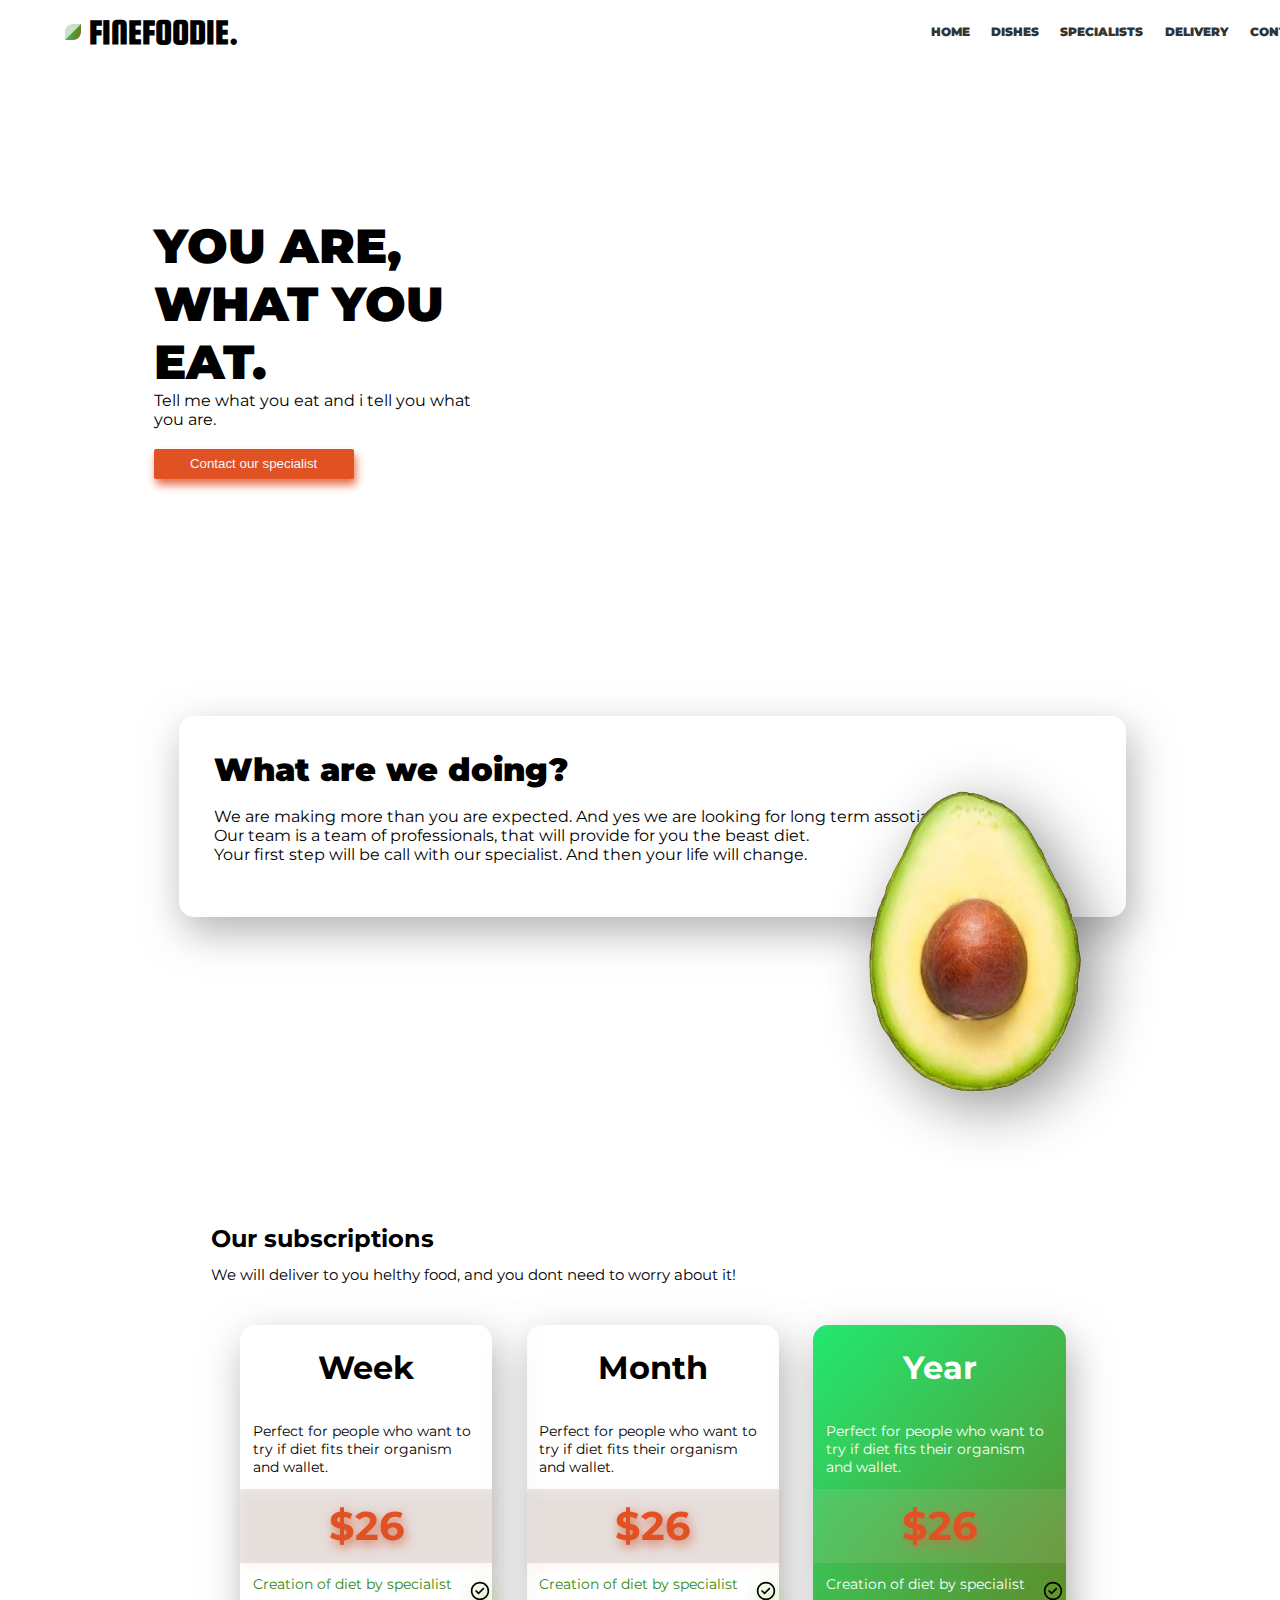
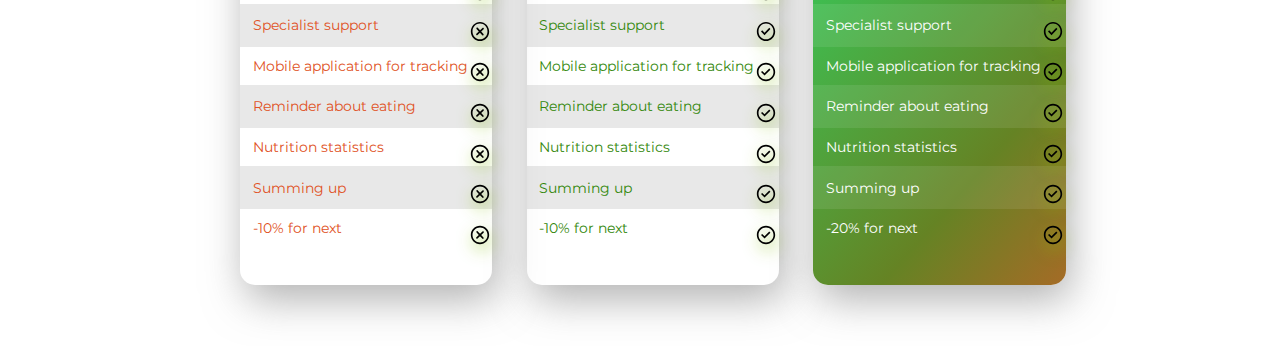
==== index.html @ 736f92b3 "update" ====
<!DOCTYPE html>
<html lang="en">
<head>
    <meta charset="UTF-8">
    <meta name="viewport" content="width=device-width, initial-scale=1.0">
    <title>Amplifoodie</title>
    <link href='https://fonts.googleapis.com/css?family=Squada One' rel='stylesheet'>
    <link href='https://fonts.googleapis.com/css?family=Montserrat' rel='stylesheet'>
    <link rel="stylesheet" href="./index.css">
</head>
<body>
    <header>
        <section class="head">
            <div class="logo">
                <img src="./images/leaf.svg" alt="Logo">
                <h1>Finefoodie.</h1>
            </div>
            <nav class="menu">
                <a href="#">Home</a>
                <a href="#">Dishes</a>
                <a href="#">Specialists</a>
                <a href="#">Delivery</a>
                <a href="#">Contacts</a>
            </nav>
        </section>
        <section class="hero">
            <h2>You are, what you eat.</h2>
            <p>Tell me what you eat and i tell you what you are.</p>
            <button id="specialist">Contact our specialist</button>
        </section>
    </header>
    <main>
        <section class="info">
            <h3>What are we doing?</h3>
            <p>We are making more than you are expected. And yes we are looking for long term assotiation. <br>
            Our team is a team of professionals, that will provide for you the beast diet. <br>
            Your first step will be call with our specialist. And then your life will change.</p>
        </section>
        <img src="./images/hotpng.png" alt="avocado" class="avocado">
        <section class="subscription">
            <div class="desc">
                <h4>Our subscriptions</h4>
                <p>We will deliver to you helthy food, and you dont need to worry about it!</p>
            </div>
            <div class="plans">
                <div class="week">
                    <h3>Week</h3>
                    <p>Perfect for people who want to try if diet fits their organism and wallet.</p>
                    <p class="darker num">$26</p>
                    <p class="none green">Creation of diet by specialist</p>
                    <img src="./images/check.svg" alt="checkmark">
                    <p class="darker red">Specialist support</p>
                    <img src="./images/close.svg" alt="checkmark">
                    <p class="none red">Mobile application for tracking</p>
                    <img src="./images/close.svg" alt="checkmark">
                    <p class="darker red">Reminder about eating</p>
                    <img src="./images/close.svg" alt="checkmark">
                    <p class="none red">Nutrition statistics</p>
                    <img src="./images/close.svg" alt="checkmark">
                    <p class="darker red">Summing up</p>
                    <img src="./images/close.svg" alt="checkmark">
                    <p class="none red">-10% for next</p>
                    <img src="./images/close.svg" alt="checkmark">
                </div>
                <div class="month">
                    <h3>Month</h3>
                    <p>Perfect for people who want to try if diet fits their organism and wallet.</p>
                    <p class="darker num">$26</p>
                    <p class="none green">Creation of diet by specialist</p>
                    <img src="./images/check.svg" alt="checkmark">
                    <p class="darker green">Specialist support</p>
                    <img src="./images/check.svg" alt="checkmark">
                    <p class="none green">Mobile application for tracking</p>
                    <img src="./images/check.svg" alt="checkmark">
                    <p class="darker green">Reminder about eating</p>
                    <img src="./images/check.svg" alt="checkmark">
                    <p class="none green">Nutrition statistics</p>
                    <img src="./images/check.svg" alt="checkmark">
                    <p class="darker green">Summing up</p>
                    <img src="./images/check.svg" alt="checkmark">
                    <p class="none green">-10% for next</p>
                    <img src="./images/check.svg" alt="checkmark">
                </div>
                <div class="year">
                    <h3>Year</h3>
                    <p>Perfect for people who want to try if diet fits their organism and wallet.</p>
                    <p class="darker num">$26</p>
                    <p class="none">Creation of diet by specialist</p>
                    <img src="./images/check.svg" alt="checkmark">
                    <p class="darker">Specialist support</p>
                    <img src="./images/check.svg" alt="checkmark">
                    <p class="none">Mobile application for tracking</p>
                    <img src="./images/check.svg" alt="checkmark">
                    <p class="darker">Reminder about eating</p>
                    <img src="./images/check.svg" alt="checkmark">
                    <p class="none">Nutrition statistics</p>
                    <img src="./images/check.svg" alt="checkmark">
                    <p class="darker">Summing up</p>
                    <img src="./images/check.svg" alt="checkmark">
                    <p class="none">-20% for next</p>
                    <img src="./images/check.svg" alt="checkmark">
                </div>
            </div>
        </section>
    </main>
    <footer></footer>
</body>
</html>
---- index.css ----
*{
    margin: 0;
    padding: 0;
}
body{
    overflow-x: hidden;
    font-family: 'Montserrat';
}
.head,.menu,.hero{
    display: flex;
    justify-content: space-evenly;
}
.head{
    align-items: center;
    text-transform: uppercase;
    padding: 1%;
}
.logo{
    display: flex;
    font-family: 'Squada One' !important;
    font-size: 18px;
    margin-right: 50%;
}
.logo img{
    padding-right: 5%;
}
.menu a{
    text-decoration: none;
    color: #333;
    font-size: 12px;
    margin-left: 7%;
    font-weight: 900;
}
.hero{
    flex-direction: column;
    align-items: start;
    padding: 12%;
}
.hero h2{
    font-size: 48px;
    font-weight: 950;
    width: 400px;
    text-transform: uppercase;
}
.hero p{
    font-size: 16px;
    width: 33%;
}
.hero button{
    display: flex;
    justify-content: center;
    align-items: center;
    width: 200px;
    height: 30px;
    margin: 2% 0 ;
    border-radius: 2px;
    background-color: #E05124;
    box-shadow: 2px 6px 8px #e05024cf;
    color: aliceblue;
    border-style: none;
}
.info, .subscription{
    display: flex;
    flex-direction: column;
    align-items: start;
    margin: 5% 0 0 14%;
    padding: 2%;
    width: 70%;
}
.info{
    height: 150px;
    border-radius: 15px;
    box-shadow: 5px 15px 40px #929292b1;
}
.avocado{
    margin-left: 66%;
    margin-top:-12%;
    filter: drop-shadow(15px 15px 30px rgba(0, 0, 0, 0.421));
}
.info h3{
    font-size: 32px;
    font-weight: 950;
    padding: 1%;
}
.info p{
    font-size: 16px;
    padding: 1%;
}
.desc h4{
    font-size: 24px;
    font-weight: bolder;
    padding: 1%;
}
.desc p{
    width: 600px;
    font-size: 15px;
    padding: 1%;
}
.plans{
    display: flex;
    flex-direction: row;
    align-items: start;
    padding: 2%;
    flex-basis: 30%;
}
.plans div{
    display: flex;
    flex-direction: column;
    height: 560px;
    margin: 2%;
    border-radius: 15px;
    box-shadow: 5px 15px 40px #929292b1;
}
.year{
    background: rgb(34, 232, 113);
    background: linear-gradient(131deg, rgba(34, 232, 113, 1) 0%, rgba(101, 131, 36, 1) 75%, rgba(165, 107, 38, 1) 100%);
    color: white;
}
.plans h3{
    font-size: 32px;
    font-weight: bolder;
    padding: 9%;
    text-align: center;
}
.plans p{
    font-size: 14px;
    padding: 5%;
}
.subscription img{
    align-self: flex-end;
    width: 8%;
    height: auto;
    padding: 1%;
    margin-top: -11%;
    filter: drop-shadow(2px 6px 8px #84bf06e8)
}
.num{
    text-align: center;
    font-size: 40px !important;
    font-weight: bolder;
    color: #E05124;
    filter: drop-shadow(2px 4px 6px #e05024b6);
}
.green{
    color: #32870A;
}
.red{
    color:#E05124;
}
.darker{
    background-color: rgba(0, 0, 0, 0.089);
}
.year .darker{
    background-color: rgba(255, 255, 255, 0.089);
}
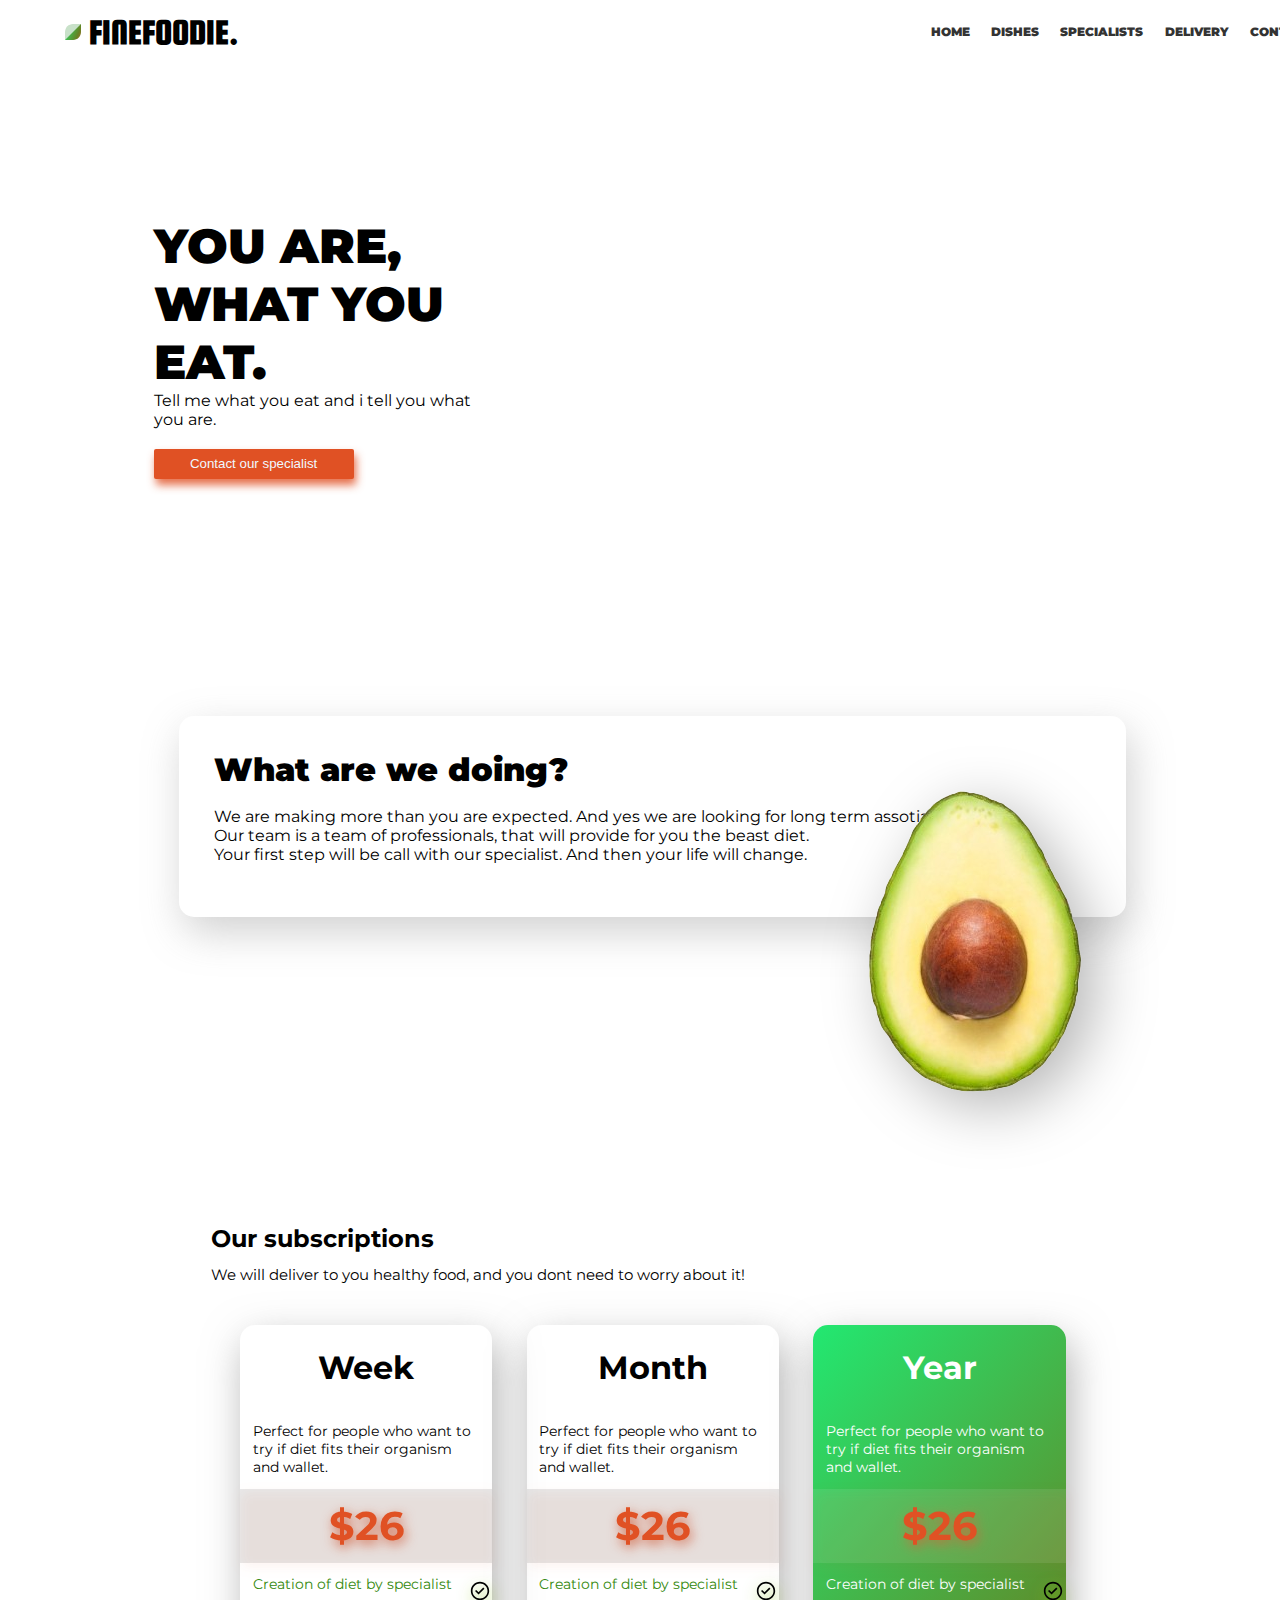
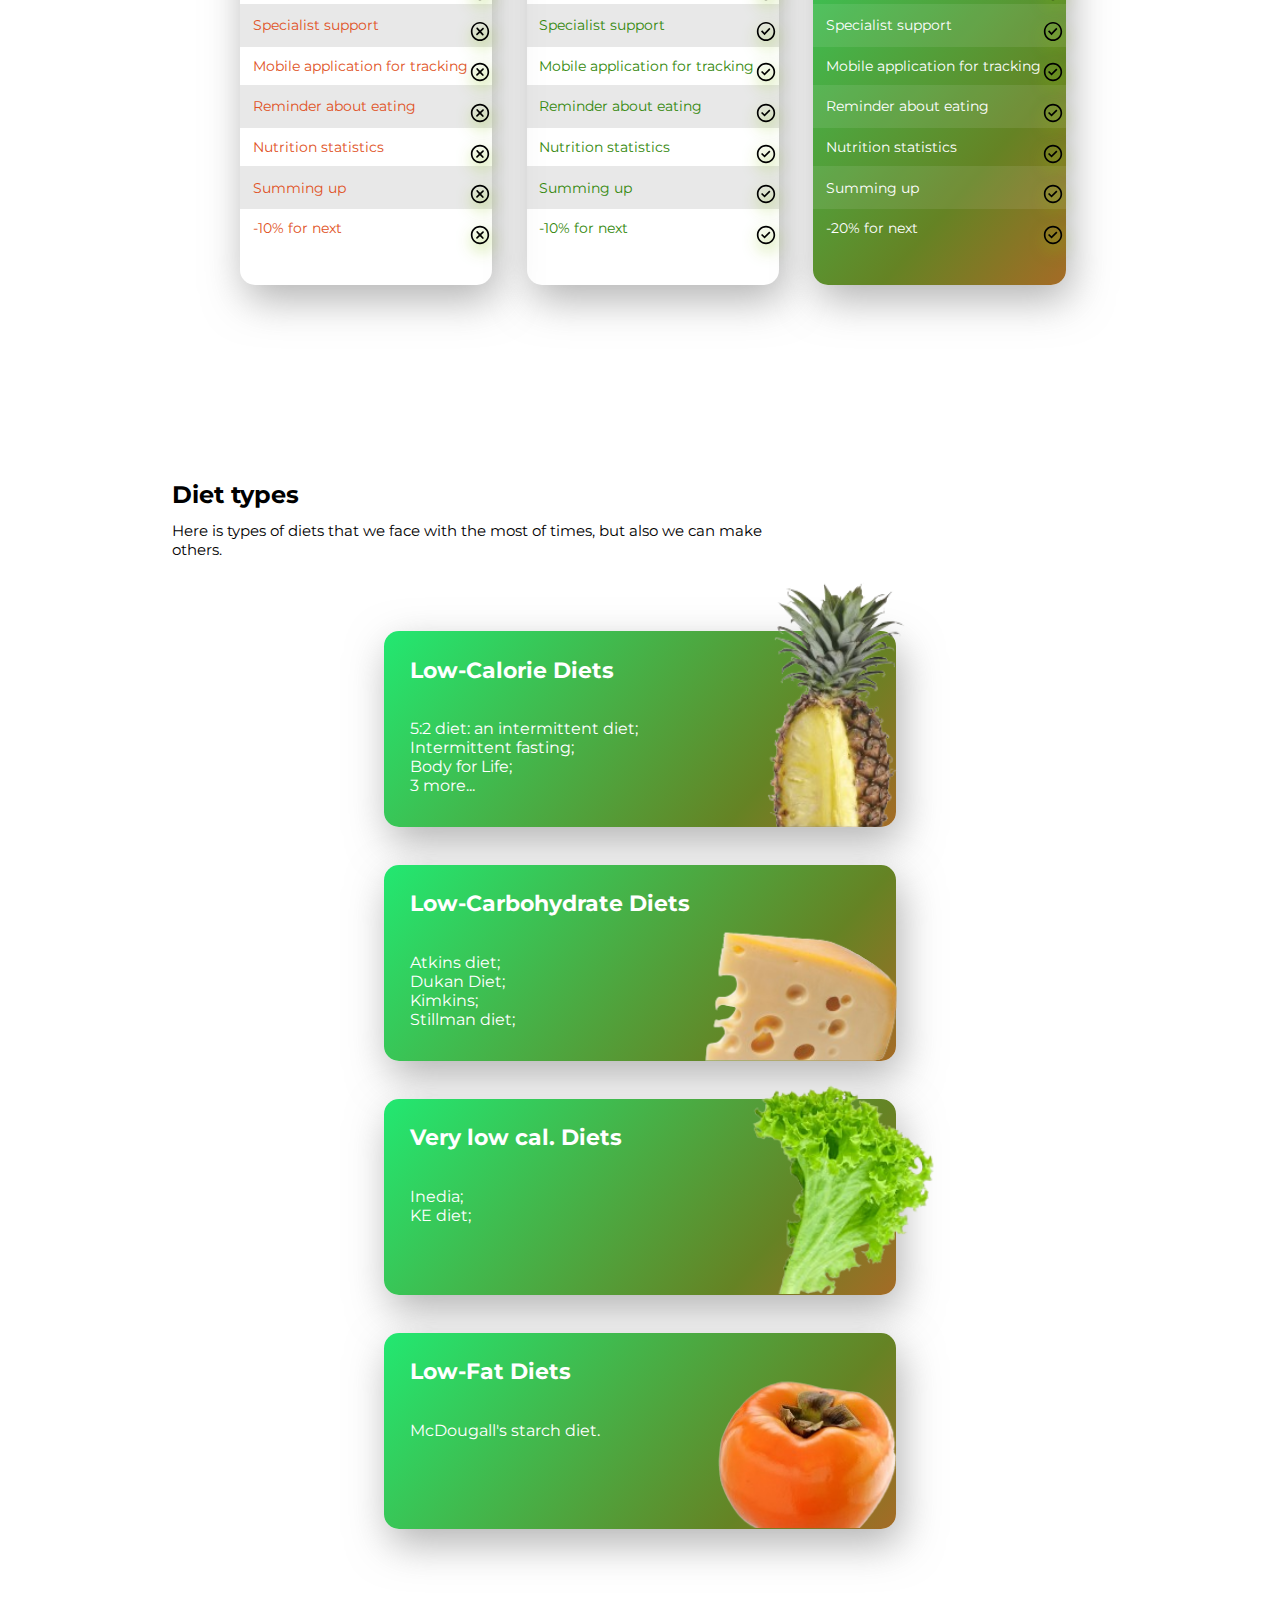
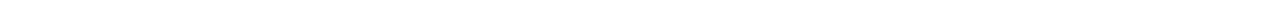
==== commit a85cc198: "update" ====
--- a/index.html
+++ b/index.html
@@ -40,7 +40,7 @@
         <section class="subscription">
             <div class="desc">
                 <h4>Our subscriptions</h4>
-                <p>We will deliver to you helthy food, and you dont need to worry about it!</p>
+                <p>We will deliver to you healthy food, and you dont need to worry about it!</p>
             </div>
             <div class="plans">
                 <div class="week">
@@ -102,6 +102,49 @@
                 </div>
             </div>
         </section>
+        <section class="diets">
+            <div class="desc">
+                <h4>Diet types</h4>
+                <p>Here is types of diets that we face with the most of times, but also we can make others.</p>
+            </div>
+            <div class="types">
+                <div class="diet">
+                    <h3>Low-Calorie Diets</h3>
+                    <ul>
+                        <li>5:2 diet: an intermittent diet;</li>
+                        <li>Intermittent fasting;</li>
+                        <li>Body for Life;</li>
+                        <li>3 more...</li>
+                    </ul>
+                    <img src="./images/pineapple.png" alt="pineapple">
+                </div>
+                <div class="diet">
+                    <h3>Low-Carbohydrate Diets</h3>
+                    <ul>
+                        <li>Atkins diet;</li>
+                        <li>Dukan Diet;</li>
+                        <li>Kimkins;</li>
+                        <li>Stillman diet;</li>
+                    </ul>
+                    <img src="./images/cheese.png" alt="cheese">
+                </div>    
+                <div class="diet">
+                    <h3>Very low cal. Diets</h3>
+                    <ul>
+                        <li>Inedia;</li>
+                        <li>KE diet;</li>
+                    </ul>   
+                    <img src="./images/salad.png" alt="salad">
+                </div> 
+                <div class="diet">
+                    <h3>Low-Fat Diets</h3>
+                    <ul>
+                        <li>McDougall's starch diet.</li>
+                    </ul>
+                    <img src="./images/tomato.png" alt="tomato">
+                </div>
+            </div>
+        </section>
     </main>
     <footer></footer>
 </body>
--- a/index.css
+++ b/index.css
@@ -1,65 +1,68 @@
-*{
+* {
     margin: 0;
     padding: 0;
 }
-body{
+body {
     overflow-x: hidden;
     font-family: 'Montserrat';
 }
-.head,.menu,.hero{
+.head,
+.menu,
+.hero {
     display: flex;
     justify-content: space-evenly;
 }
-.head{
+.head {
     align-items: center;
     text-transform: uppercase;
     padding: 1%;
 }
-.logo{
+.logo {
     display: flex;
     font-family: 'Squada One' !important;
     font-size: 18px;
     margin-right: 50%;
 }
-.logo img{
+.logo img {
     padding-right: 5%;
 }
-.menu a{
+.menu a {
     text-decoration: none;
     color: #333;
     font-size: 12px;
     margin-left: 7%;
     font-weight: 900;
 }
-.hero{
+.hero {
     flex-direction: column;
     align-items: start;
     padding: 12%;
 }
-.hero h2{
+.hero h2 {
     font-size: 48px;
     font-weight: 950;
     width: 400px;
     text-transform: uppercase;
 }
-.hero p{
+.hero p {
     font-size: 16px;
     width: 33%;
 }
-.hero button{
+.hero button {
     display: flex;
     justify-content: center;
     align-items: center;
     width: 200px;
     height: 30px;
-    margin: 2% 0 ;
+    margin: 2% 0;
     border-radius: 2px;
     background-color: #E05124;
     box-shadow: 2px 6px 8px #e05024cf;
     color: aliceblue;
     border-style: none;
 }
-.info, .subscription{
+.info,
+.subscription {
     display: flex;
     flex-direction: column;
     align-items: start;
@@ -67,66 +70,68 @@
     padding: 2%;
     width: 70%;
 }
-.info{
+.info {
     height: 150px;
     border-radius: 15px;
-    box-shadow: 5px 15px 40px #929292b1;
-}
-.avocado{
+    box-shadow: 5px 15px 40px #9292926b;
+}
+.avocado {
     margin-left: 66%;
-    margin-top:-12%;
-    filter: drop-shadow(15px 15px 30px rgba(0, 0, 0, 0.421));
-}
-.info h3{
+    margin-top: -12%;
+    filter: drop-shadow(15px 15px 30px rgba(0, 0, 0, 0.29));
+}
+.info h3 {
     font-size: 32px;
     font-weight: 950;
     padding: 1%;
 }
-.info p{
+.info p {
     font-size: 16px;
     padding: 1%;
 }
-.desc h4{
+.desc h4 {
     font-size: 24px;
     font-weight: bolder;
     padding: 1%;
 }
-.desc p{
+.desc p {
     width: 600px;
     font-size: 15px;
     padding: 1%;
 }
-.plans{
+.plans {
     display: flex;
     flex-direction: row;
     align-items: start;
     padding: 2%;
     flex-basis: 30%;
 }
-.plans div{
-    display: flex;
-    flex-direction: column;
-    height: 560px;
+.plans div, .diet{
+    display: flex;
+    flex-direction: column;
     margin: 2%;
     border-radius: 15px;
     box-shadow: 5px 15px 40px #929292b1;
 }
-.year{
+.plans div{
+    height: 560px;
+}
+.year, .diet{
     background: rgb(34, 232, 113);
     background: linear-gradient(131deg, rgba(34, 232, 113, 1) 0%, rgba(101, 131, 36, 1) 75%, rgba(165, 107, 38, 1) 100%);
     color: white;
 }
-.plans h3{
+.plans h3 {
     font-size: 32px;
     font-weight: bolder;
     padding: 9%;
     text-align: center;
 }
-.plans p{
+.plans p {
     font-size: 14px;
     padding: 5%;
 }
-.subscription img{
+.subscription img {
     align-self: flex-end;
     width: 8%;
     height: auto;
@@ -134,22 +139,74 @@
     margin-top: -11%;
     filter: drop-shadow(2px 6px 8px #84bf06e8)
 }
-.num{
+.num {
     text-align: center;
     font-size: 40px !important;
     font-weight: bolder;
     color: #E05124;
     filter: drop-shadow(2px 4px 6px #e05024b6);
 }
-.green{
+.green {
     color: #32870A;
 }
-.red{
-    color:#E05124;
-}
-.darker{
+.red {
+    color: #E05124;
+}
+.darker {
     background-color: rgba(0, 0, 0, 0.089);
 }
-.year .darker{
+.year .darker {
     background-color: rgba(255, 255, 255, 0.089);
+}
+.diets{
+    display: flex;
+    align-items: flex-start;
+    flex-direction: column;
+    padding: 10% 13% 5% 13%;
+}
+.types{
+    display: flex;
+    justify-content: space-around;
+    align-items: center;
+    flex-wrap: wrap;
+    padding-top: 5%;
+}
+.diet{
+    width: 512px;
+    height: 196px;
+    margin: 2%;
+}
+.diet h3{
+    font-size: 22px;
+    font-weight: bold;
+    padding: 5%;
+}
+ul{
+    padding: 2% 0 3% 5%;
+}
+li{
+    list-style-type: none;
+}
+.diet img{
+    padding: 5%;
+}
+[alt="pineapple"]{
+    width: 53%;
+    margin-top: -50.7%;
+    margin-left: 56%;
+}
+[alt="cheese"] {
+    width: 70%;
+    margin-top: -53%;
+    margin-left: 43%;
+}
+[alt="salad"] {
+    width: 53%;
+    margin-top: -43.3%;
+    margin-left: 59%;
+}
+[alt="tomato"] {
+    width: 60%;
+    margin-top: -26.4%;
+    margin-left: 50%;
 }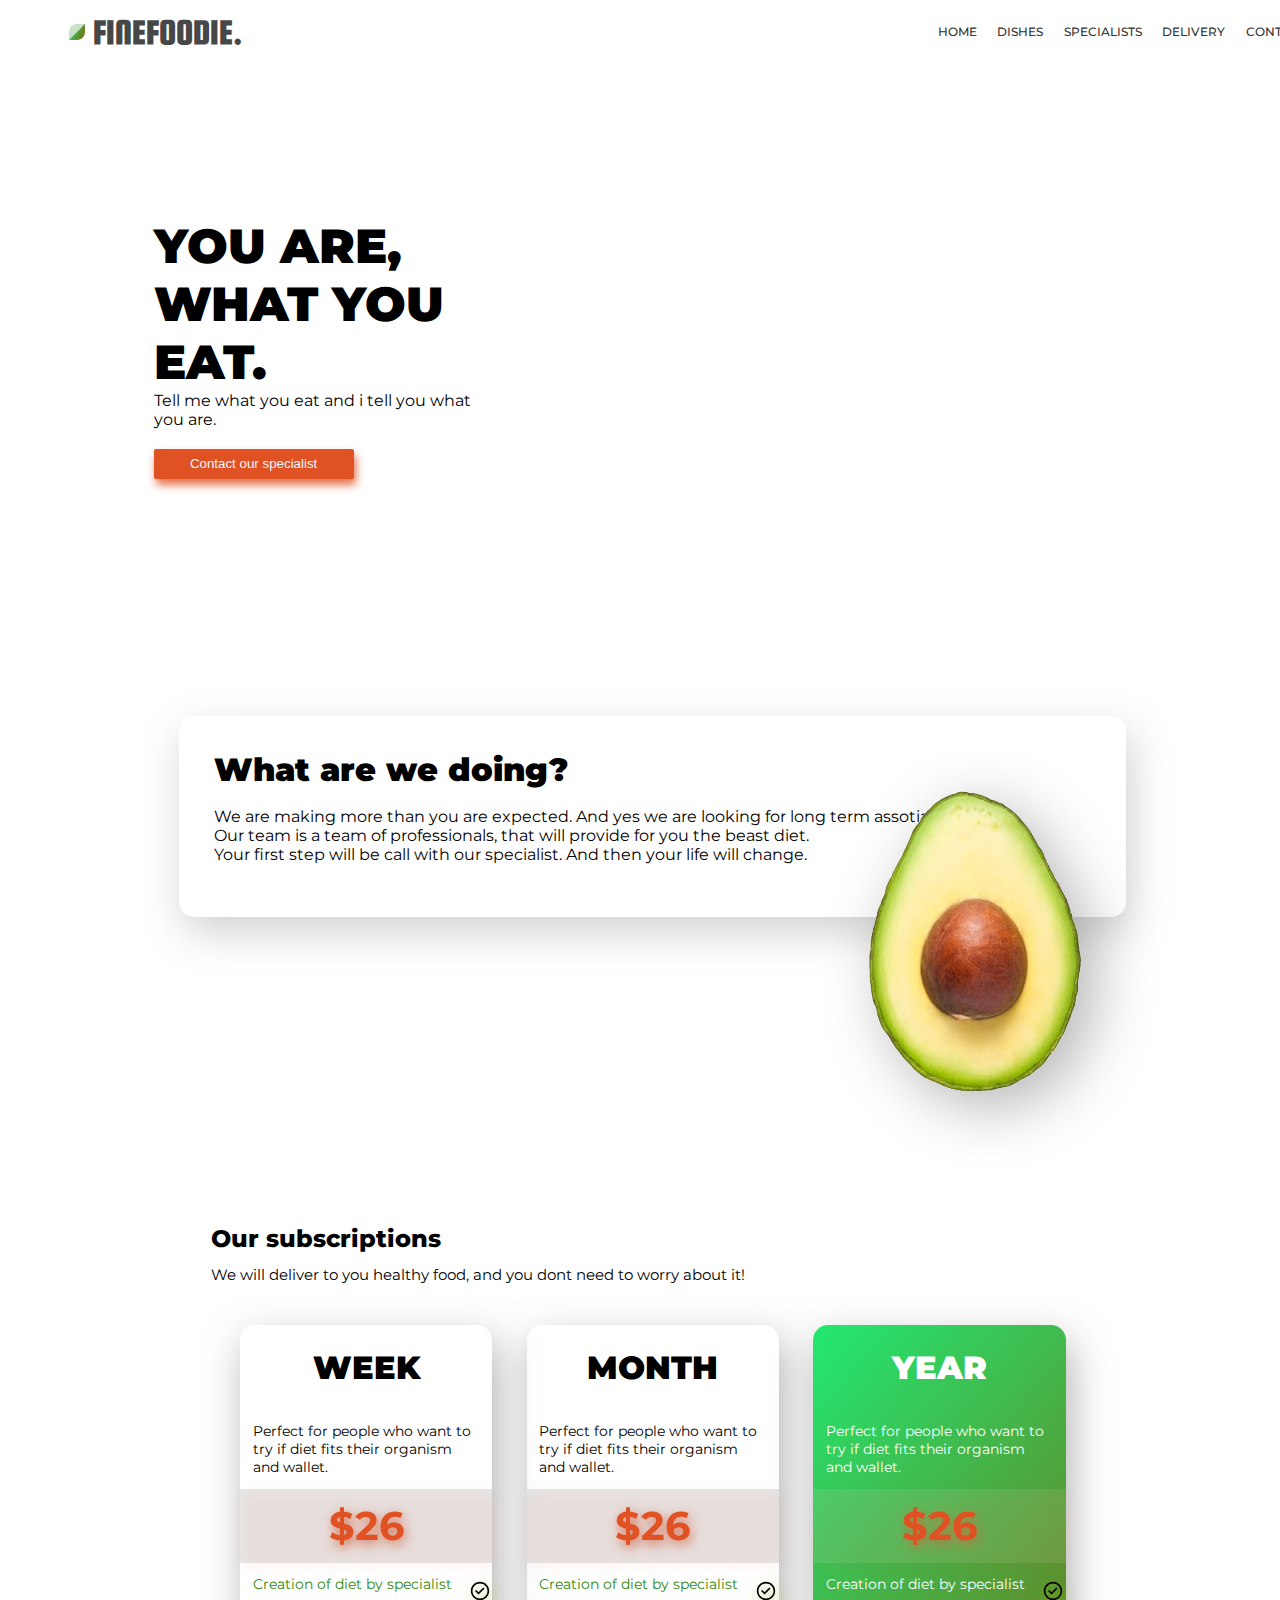
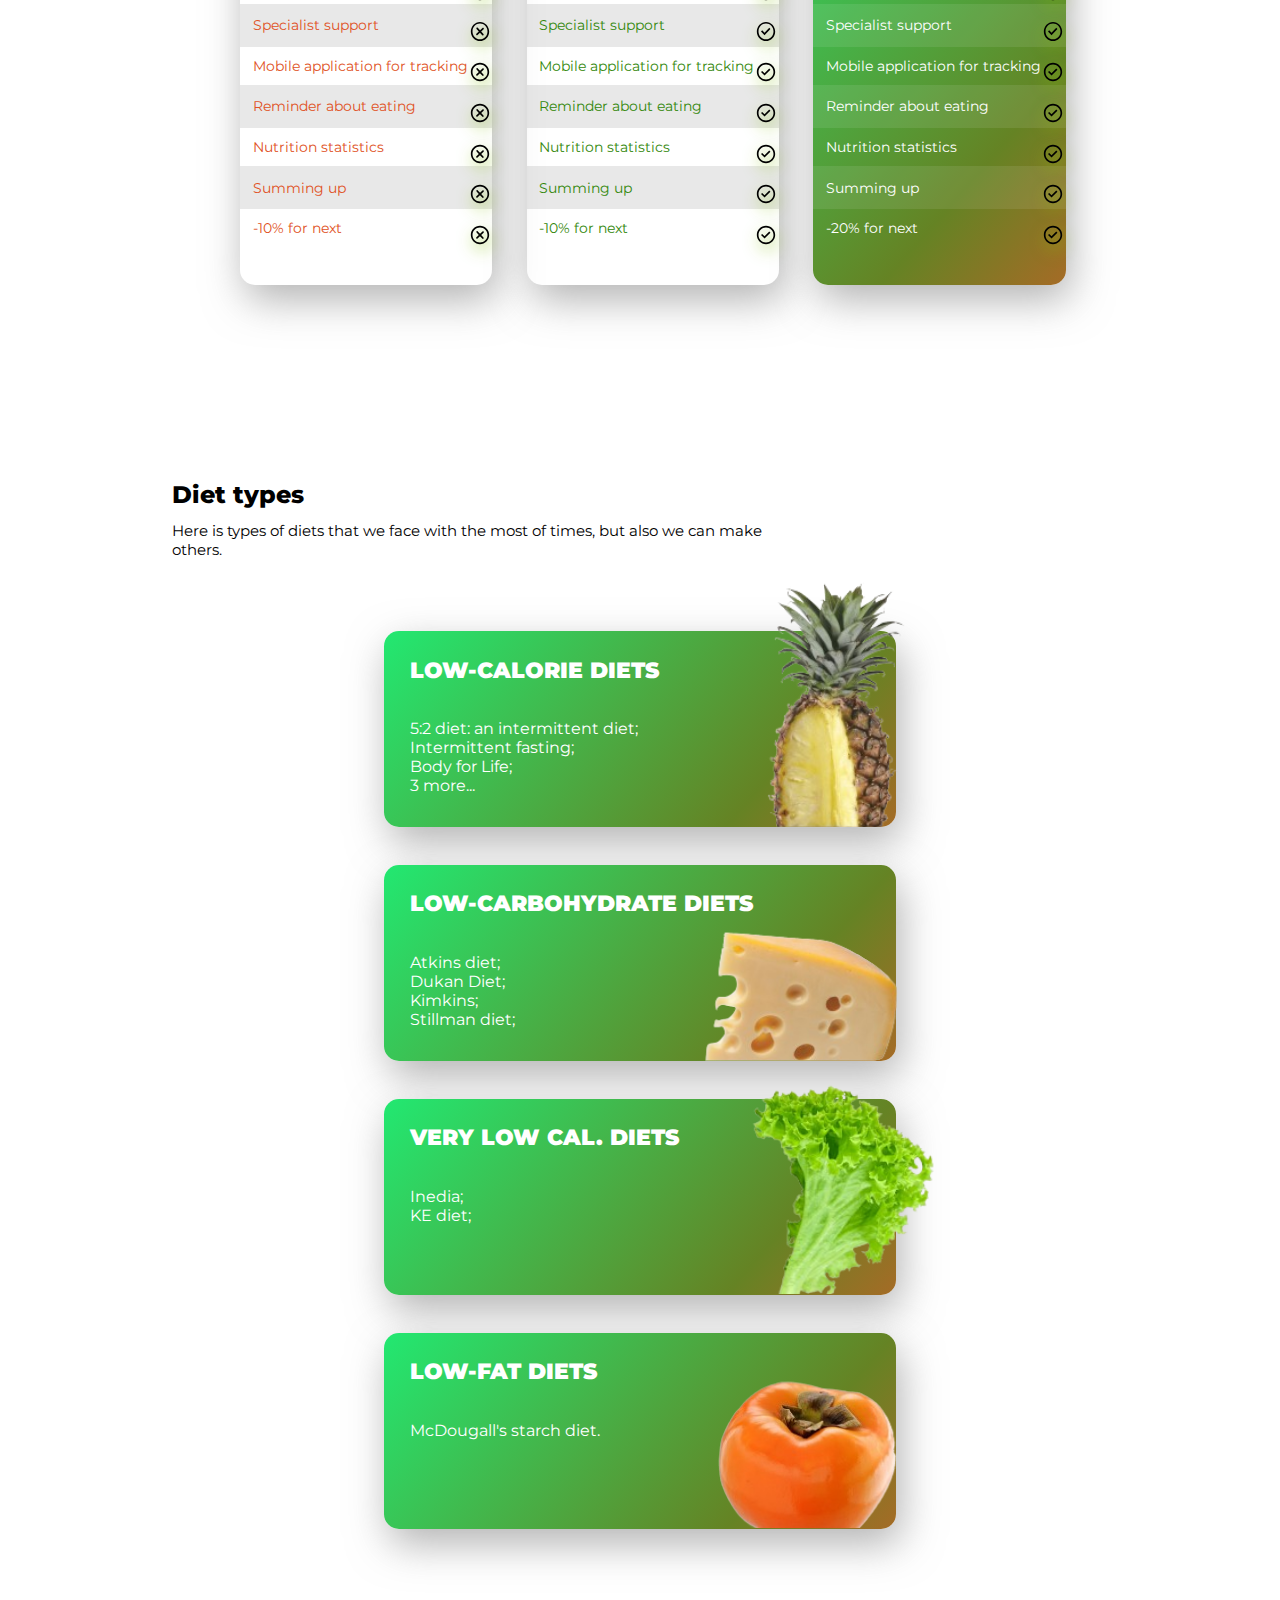
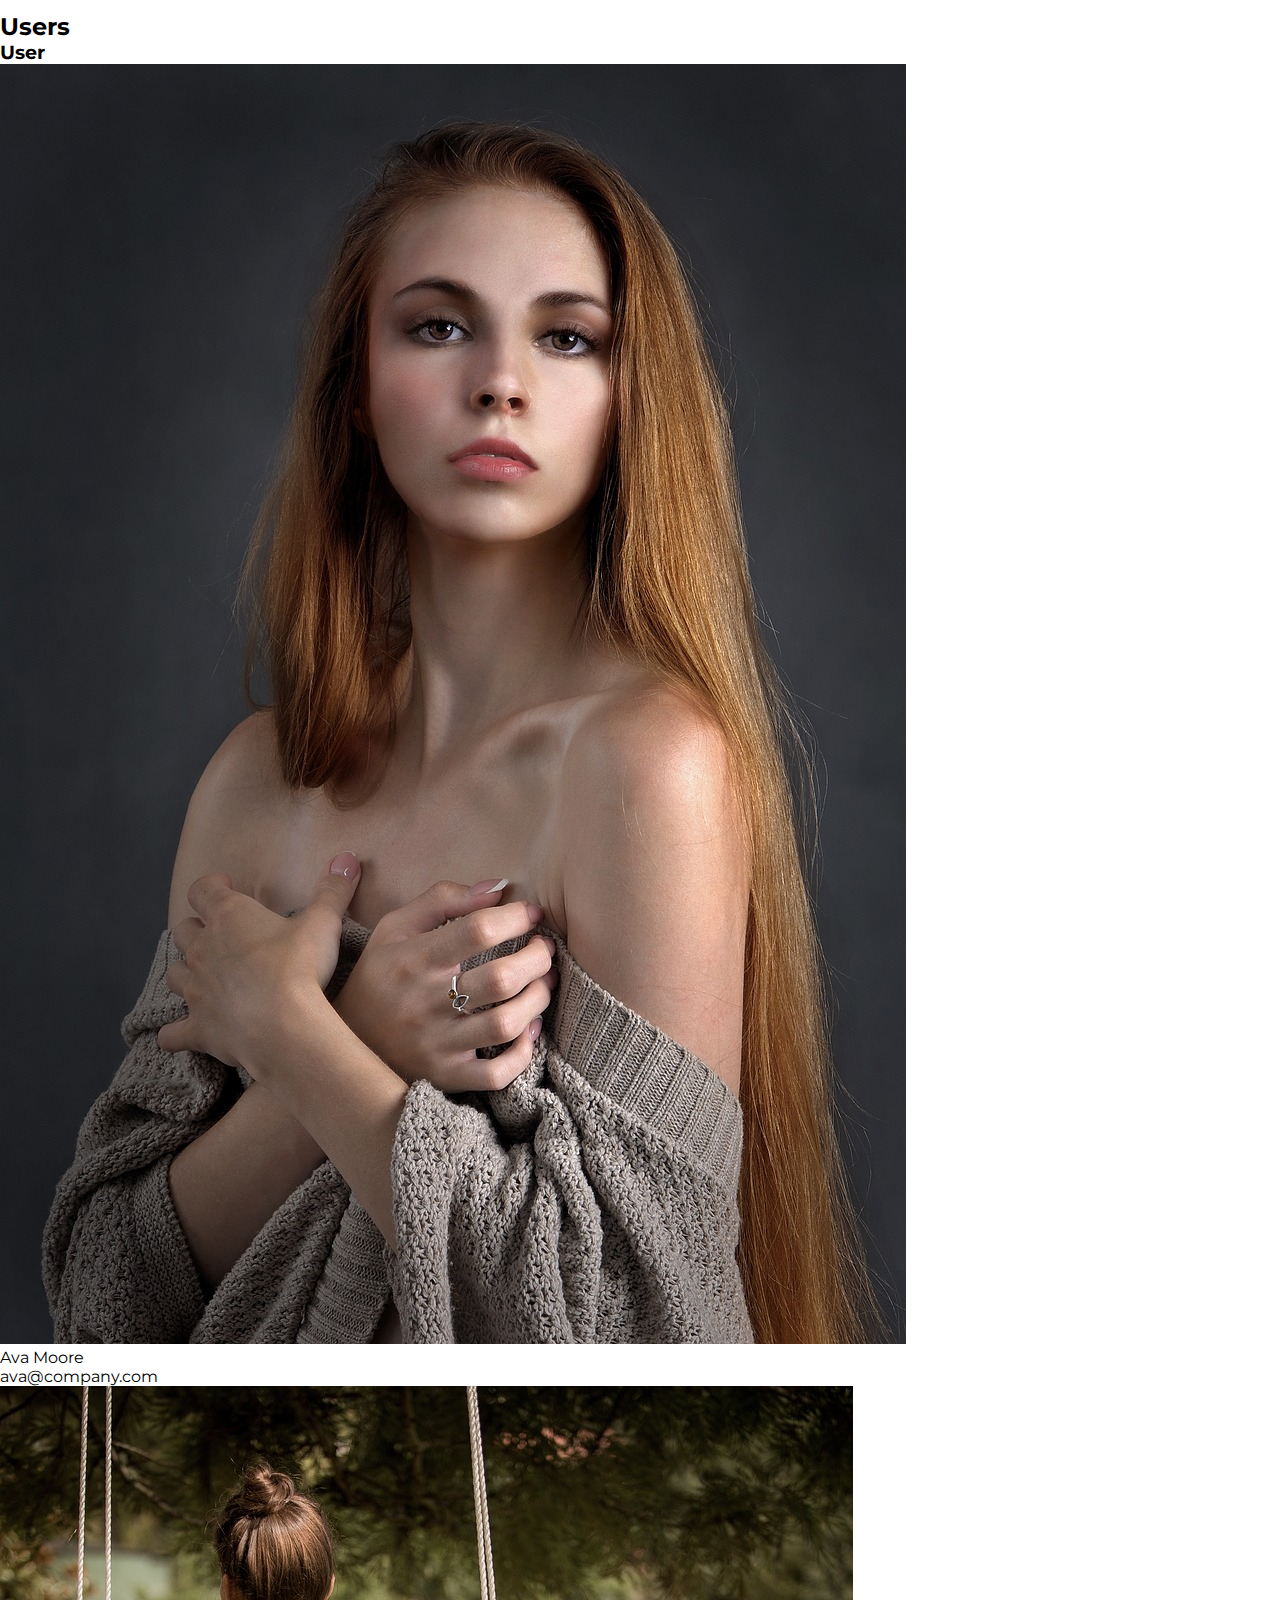
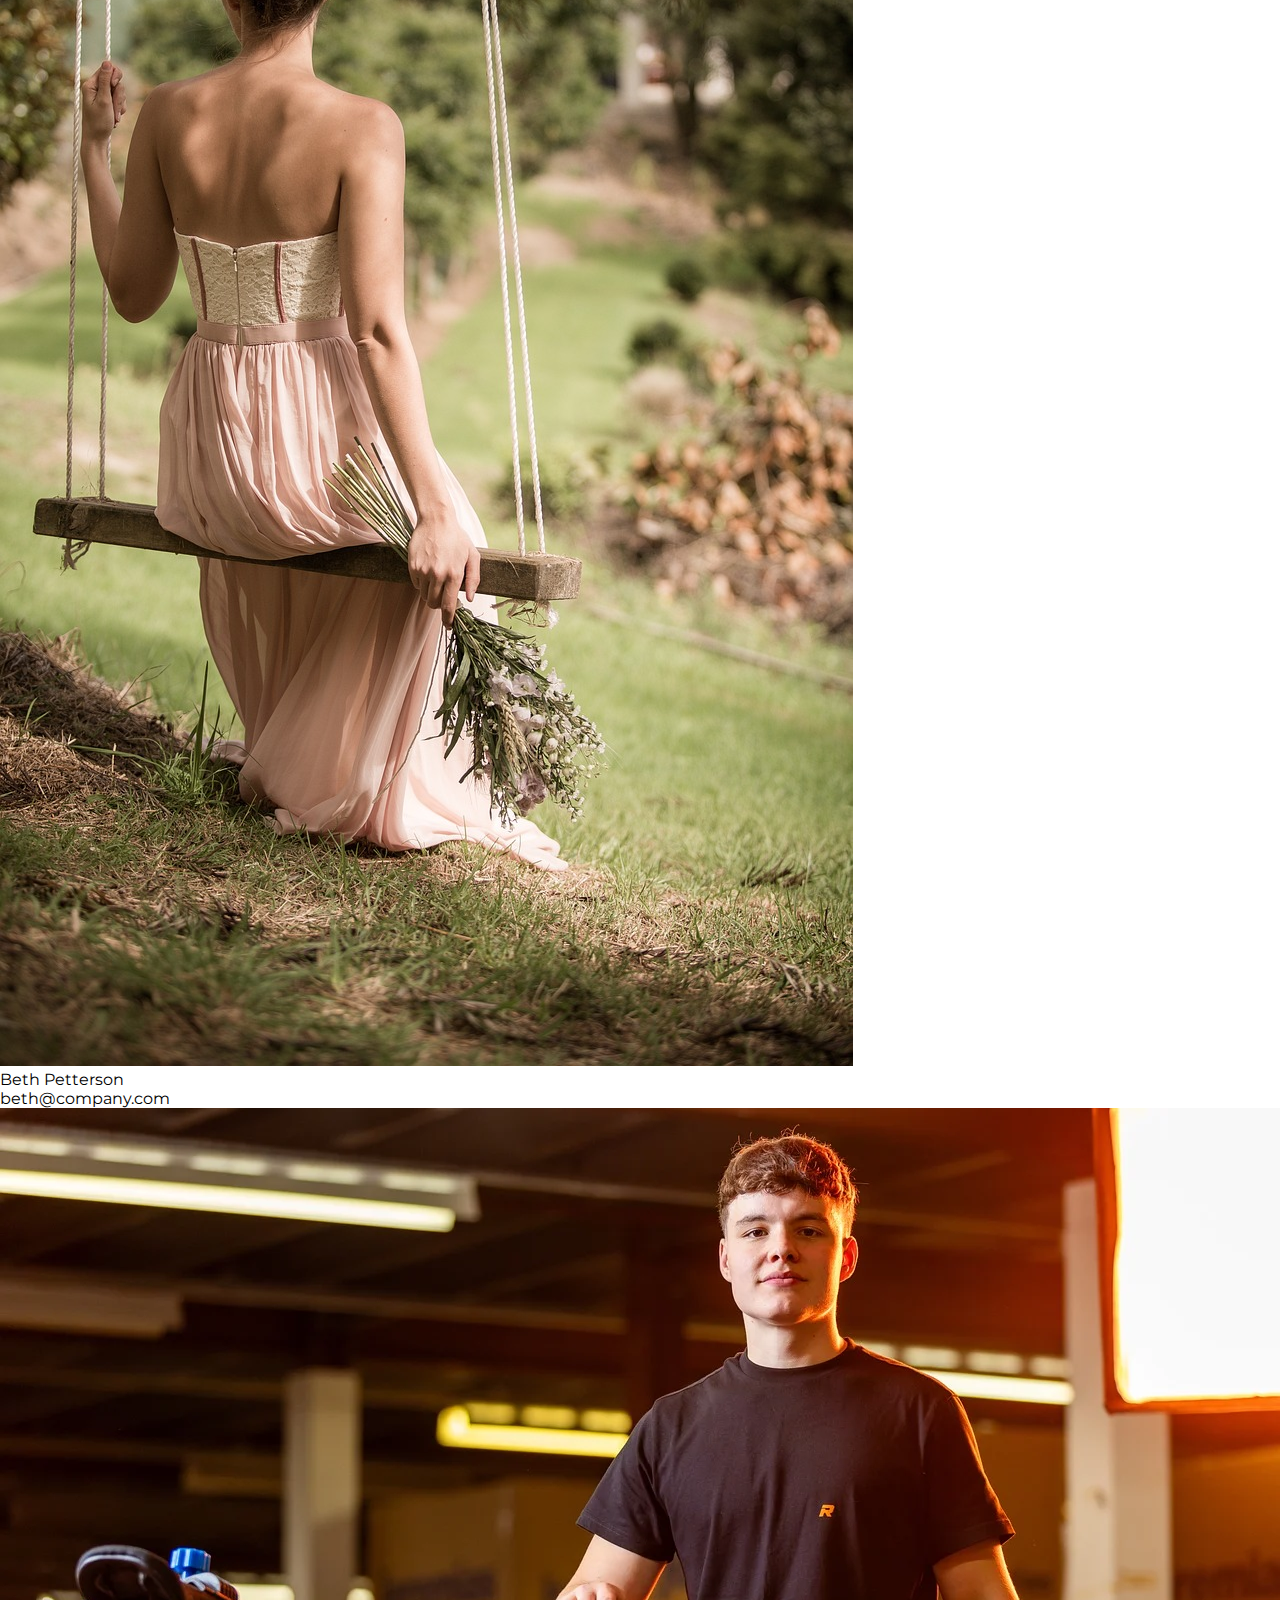
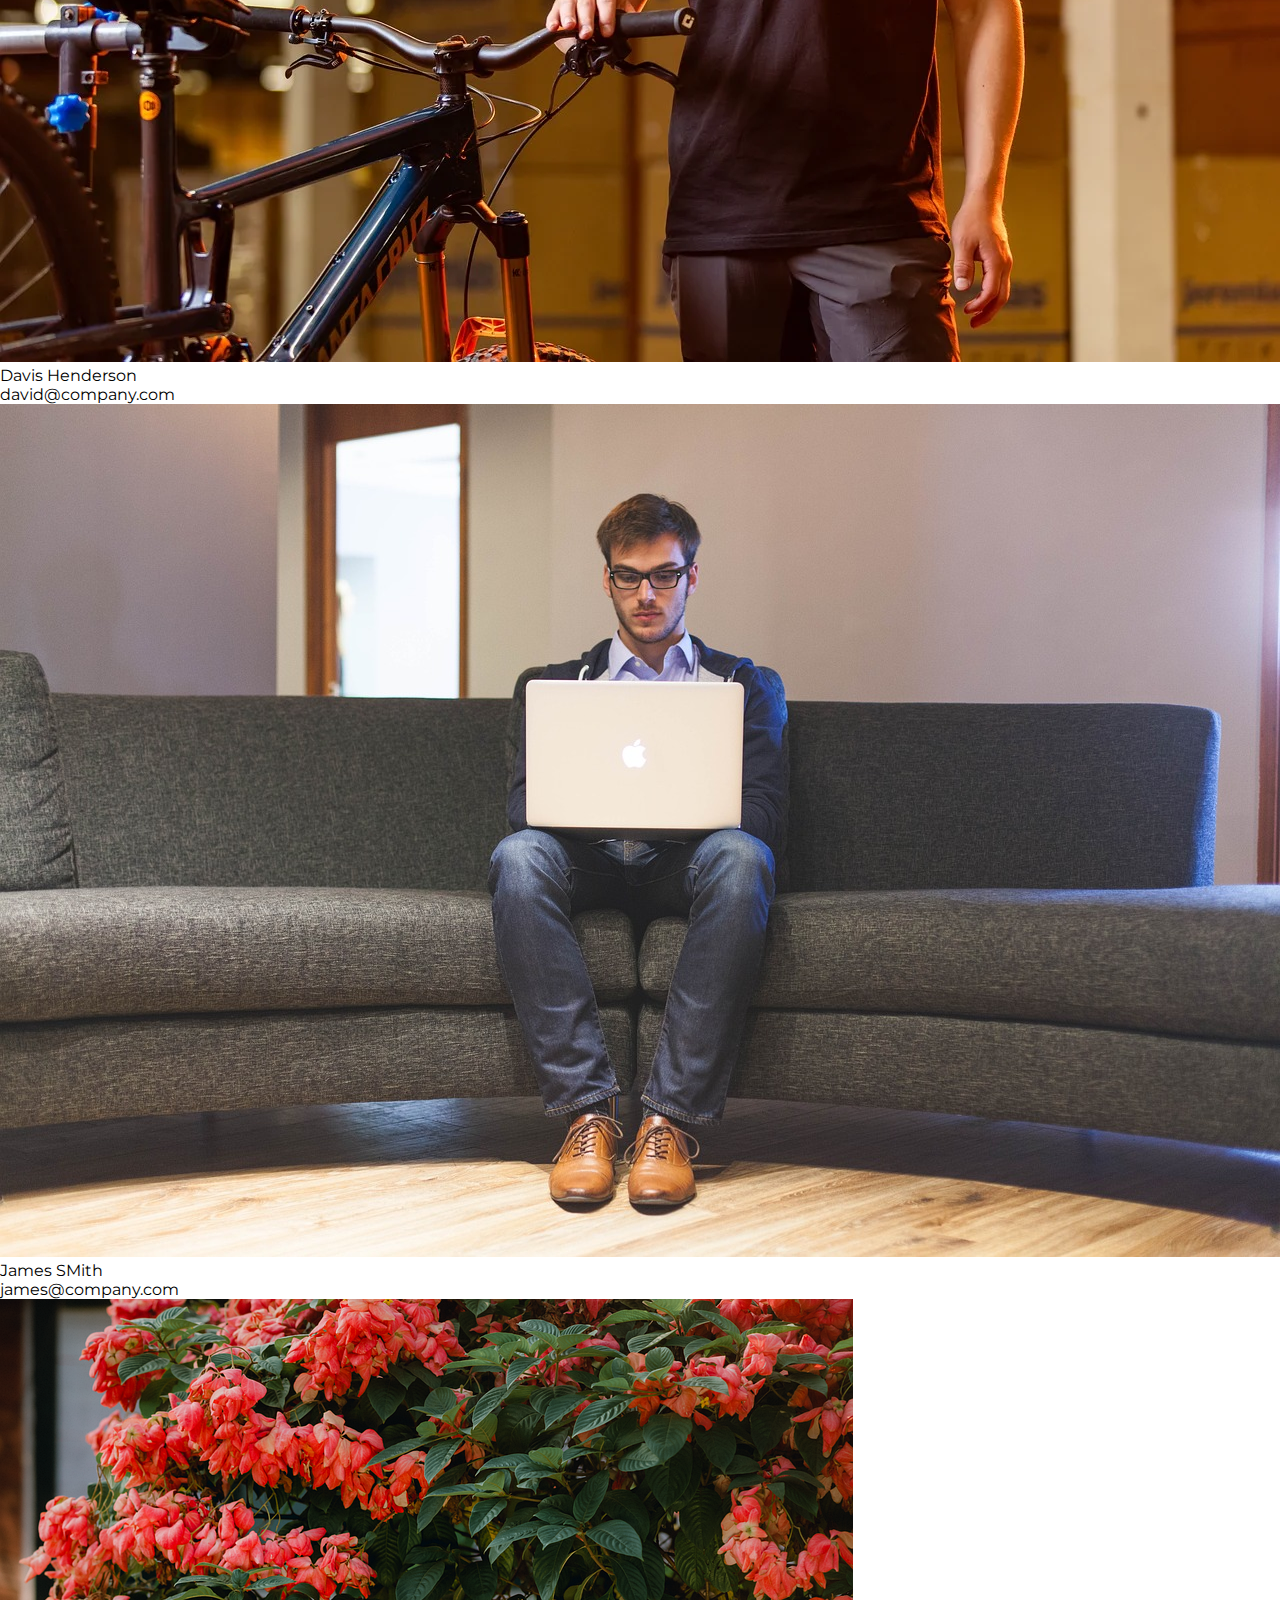
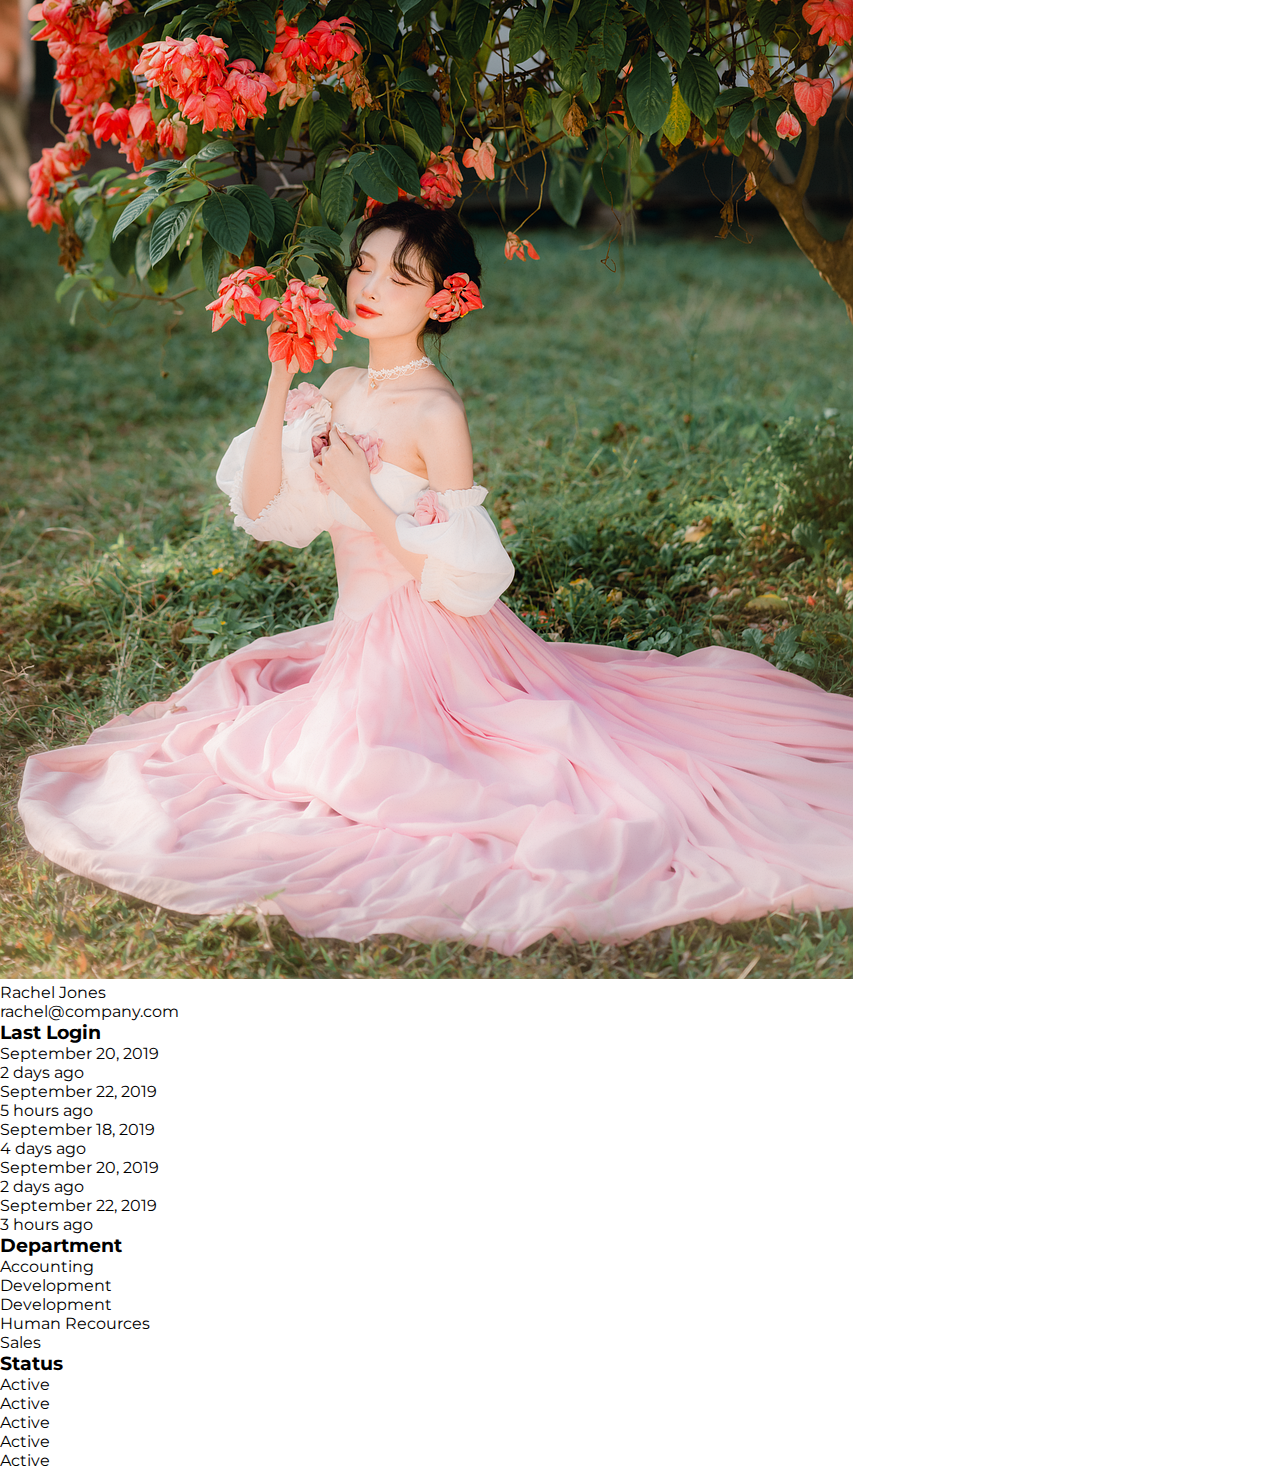
==== commit 9a1d82e3: "update" ====
--- a/index.html
+++ b/index.html
@@ -4,8 +4,27 @@
     <meta charset="UTF-8">
     <meta name="viewport" content="width=device-width, initial-scale=1.0">
     <title>Amplifoodie</title>
+    <link rel="apple-touch-icon" sizes="57x57" href="./favicon/apple-icon-57x57.png">
+    <link rel="apple-touch-icon" sizes="60x60" href="./favicon/apple-icon-60x60.png">
+    <link rel="apple-touch-icon" sizes="72x72" href="./favicon/apple-icon-72x72.png">
+    <link rel="apple-touch-icon" sizes="76x76" href="./favicon/apple-icon-76x76.png">
+    <link rel="apple-touch-icon" sizes="114x114" href="./favicon/apple-icon-114x114.png">
+    <link rel="apple-touch-icon" sizes="120x120" href="./favicon/apple-icon-120x120.png">
+    <link rel="apple-touch-icon" sizes="144x144" href="./favicon/apple-icon-144x144.png">
+    <link rel="apple-touch-icon" sizes="152x152" href="./favicon/apple-icon-152x152.png">
+    <link rel="apple-touch-icon" sizes="180x180" href="./favicon/apple-icon-180x180.png">
+    <link rel="icon" type="image/png" sizes="192x192" href="./favicon/android-icon-192x192.png">
+    <link rel="icon" type="image/png" sizes="32x32" href="./favicon/favicon-32x32.png">
+    <link rel="icon" type="image/png" sizes="96x96" href="./favicon/favicon-96x96.png">
+    <link rel="icon" type="image/png" sizes="16x16" href="./favicon/favicon-16x16.png">
+    <link rel="manifest" href="./favicon/manifest.json">
+    <meta name="msapplication-TileColor" content="#ffffff">
+    <meta name="msapplication-TileImage" content="./favicon/ms-icon-144x144.png">
+    <meta name="theme-color" content="#ffffff">
     <link href='https://fonts.googleapis.com/css?family=Squada One' rel='stylesheet'>
-    <link href='https://fonts.googleapis.com/css?family=Montserrat' rel='stylesheet'>
+    <link rel="preconnect" href="https://fonts.googleapis.com">
+    <link rel="preconnect" href="https://fonts.gstatic.com" crossorigin>
+    <link href="https://fonts.googleapis.com/css2?family=Montserrat:wght@100..900&display=swap" rel="stylesheet">
     <link rel="stylesheet" href="./index.css">
 </head>
 <body>
@@ -145,6 +164,98 @@
                 </div>
             </div>
         </section>
+        <section class="users">
+            <h2>Users</h3>
+            <div class="table">
+                <div class="user">
+                    <h3>User</h3>
+                    <div class="ava">
+                        <img src="./images/ava.jpg" alt="ava" class="icon">
+                        <p class="name">Ava Moore</p>
+                        <p class="email">ava@company.com</p>
+                    </div>
+                    <div class="beth">
+                        <img src="./images/beth.jpg" alt="beth" class="icon">
+                        <p class="name">Beth Petterson</p>
+                        <p class="email">beth@company.com</p>
+                    </div>
+                    <div class="davis">
+                        <img src="./images/davis.webp" alt="davis" class="icon">
+                        <p class="name">Davis Henderson</p>
+                        <p class="email">david@company.com</p>
+                    </div>
+                    <div class="james">
+                        <img src="./images/james.jpg" alt="james" class="icon">
+                        <p class="name">James SMith</p>
+                        <p class="email">james@company.com</p>
+                    </div>
+                    <div class="rachel">
+                        <img src="./images/rachel.webp" alt="rachel" class="icon">
+                        <p class="name">Rachel Jones</p>
+                        <p class="email">rachel@company.com</p>
+                    </div>
+                </div>
+                <div class="login-time">
+                    <h3>Last Login</h3>
+                    <div class="ava">
+                        <p class="date">September 20, 2019</p>
+                        <p class="ago">2 days ago</p>
+                    </div>
+                    <div class="beth">
+                        <p class="date">September 22, 2019</p>
+                        <p class="ago">5 hours ago</p>
+                    </div>
+                    <div class="davis">
+                        <p class="date">September 18, 2019</p>
+                        <p class="ago">4 days ago</p>
+                    </div>
+                    <div class="james">
+                        <p class="date">September 20, 2019</p>
+                        <p class="ago">2 days ago</p>
+                    </div>
+                    <div class="rachel">
+                        <p class="date">September 22, 2019</p>
+                        <p class="ago">3 hours ago</p>
+                    </div>
+                </div>
+                <div class="department">
+                    <h3>Department</h3>
+                    <div class="ava">
+                        <p>Accounting</p>
+                    </div>
+                    <div class="beth">
+                        <p>Development</p>
+                    </div>
+                    <div class="davis">
+                        <p>Development</p>
+                    </div>
+                    <div class="james">
+                        <p>Human Recources</p>
+                    </div>
+                    <div class="rachel">
+                        <p>Sales</p>
+                    </div>
+                </div>
+                <div class="status">
+                    <h3>Status</h3>
+                    <div class="ava">
+                        <p>Active</p>
+                    </div>
+                    <div class="beth">
+                        <p>Active</p>
+                    </div>
+                    <div class="davis">
+                        <p>Active</p>
+                    </div>
+                    <div class="james">
+                        <p>Active</p>
+                    </div>
+                    <div class="rachel">
+                        <p>Active</p>
+                    </div>
+                </div>
+            </div>
+        </section>
     </main>
     <footer></footer>
 </body>
--- a/index.css
+++ b/index.css
@@ -4,7 +4,9 @@
 }
 body {
     overflow-x: hidden;
-    font-family: 'Montserrat';
+    font-family: "Montserrat", sans-serif;
+    font-optical-sizing: auto;
+    font-style: normal;
 }
 .head,
 .menu,
@@ -19,9 +21,10 @@
 }
 .logo {
     display: flex;
-    font-family: 'Squada One' !important;
+    font-family: 'Squada One', sans-serif;
     font-size: 18px;
     margin-right: 50%;
+    color: rgba(0, 0, 0, 0.723);
 }
 .logo img {
     padding-right: 5%;
@@ -31,7 +34,7 @@
     color: #333;
     font-size: 12px;
     margin-left: 7%;
-    font-weight: 900;
+    font-weight: 500;
 }
 .hero {
     flex-direction: column;
@@ -40,7 +43,7 @@
 }
 .hero h2 {
     font-size: 48px;
-    font-weight: 950;
+    font-weight: 900;
     width: 400px;
     text-transform: uppercase;
 }
@@ -82,7 +85,7 @@
 }
 .info h3 {
     font-size: 32px;
-    font-weight: 950;
+    font-weight: 900;
     padding: 1%;
 }
 .info p {
@@ -91,7 +94,7 @@
 }
 .desc h4 {
     font-size: 24px;
-    font-weight: bolder;
+    font-weight: 800;
     padding: 1%;
 }
 .desc p {
@@ -122,8 +125,9 @@
     color: white;
 }
 .plans h3 {
+    text-transform: uppercase;
     font-size: 32px;
-    font-weight: bolder;
+    font-weight: 900;
     padding: 9%;
     text-align: center;
 }
@@ -142,7 +146,7 @@
 .num {
     text-align: center;
     font-size: 40px !important;
-    font-weight: bolder;
+    font-weight: 700;
     color: #E05124;
     filter: drop-shadow(2px 4px 6px #e05024b6);
 }
@@ -177,8 +181,9 @@
     margin: 2%;
 }
 .diet h3{
+    text-transform: uppercase;
     font-size: 22px;
-    font-weight: bold;
+    font-weight: 900;
     padding: 5%;
 }
 ul{
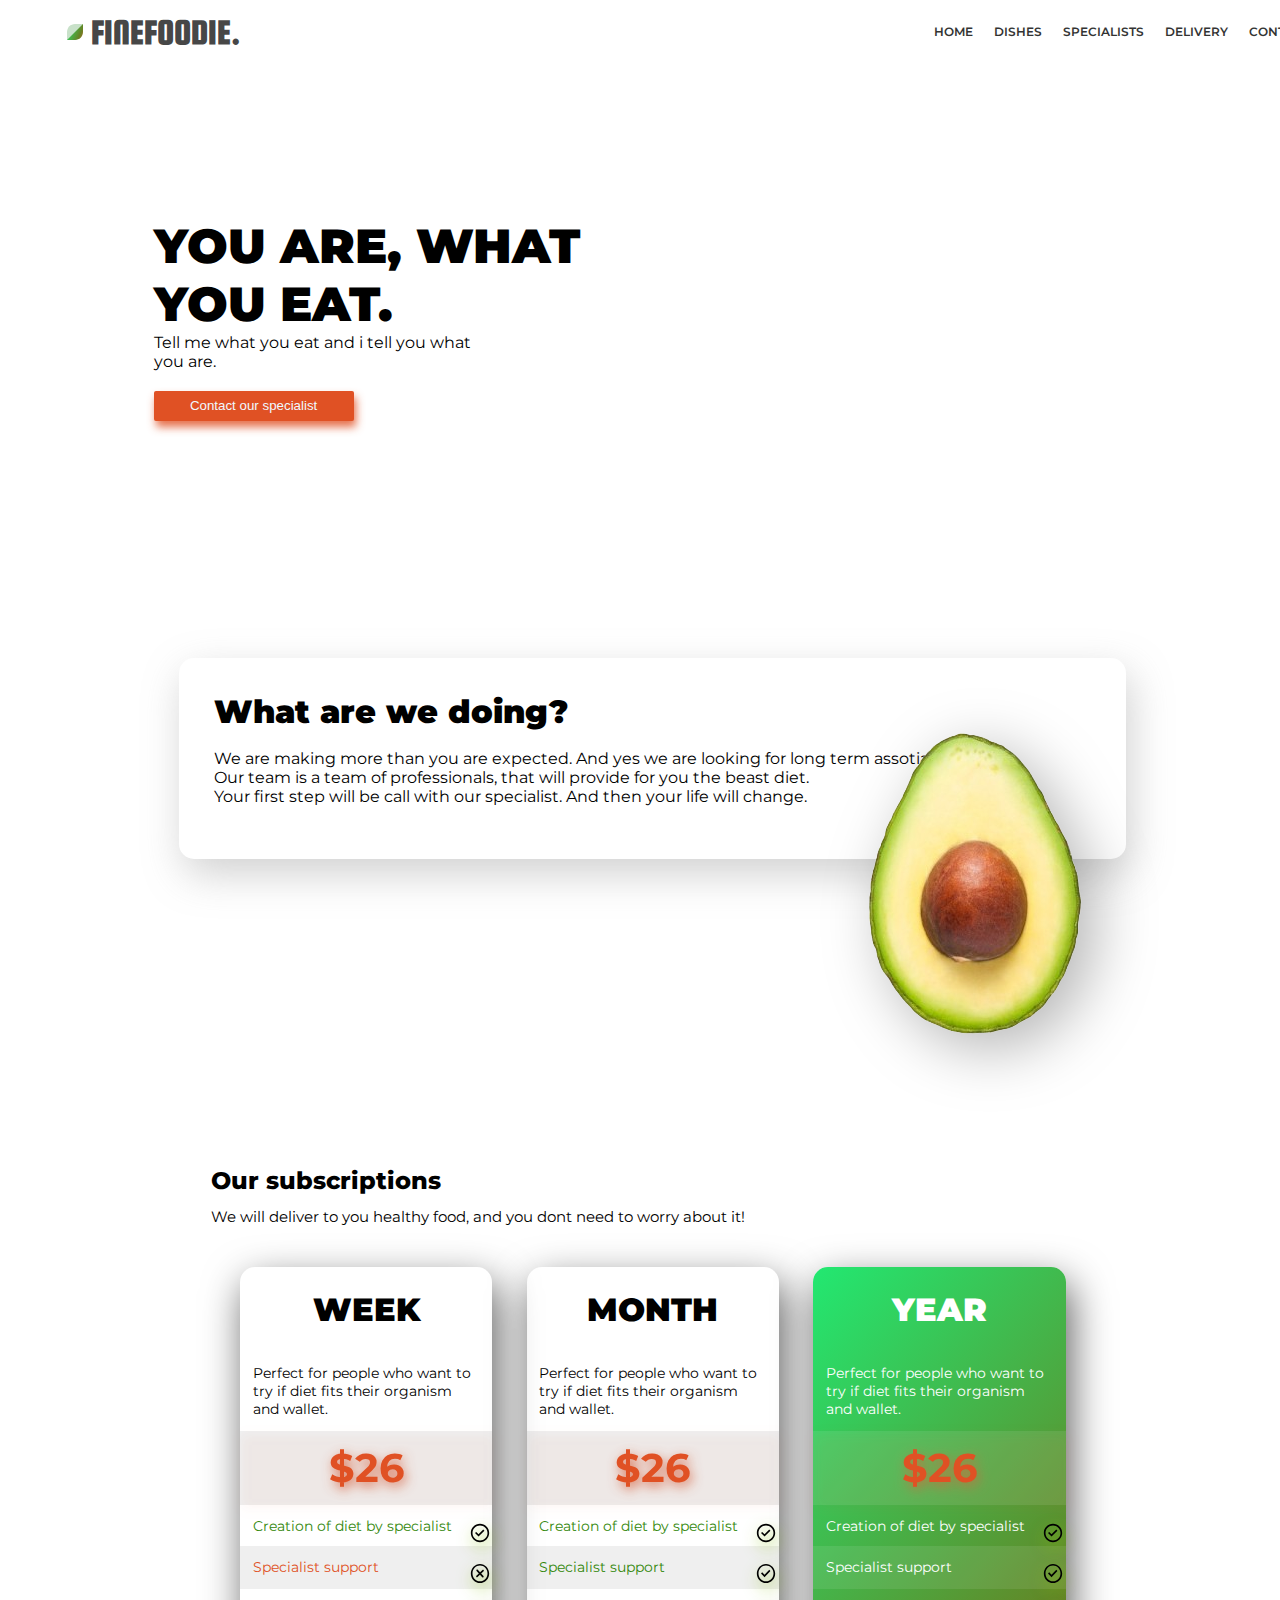
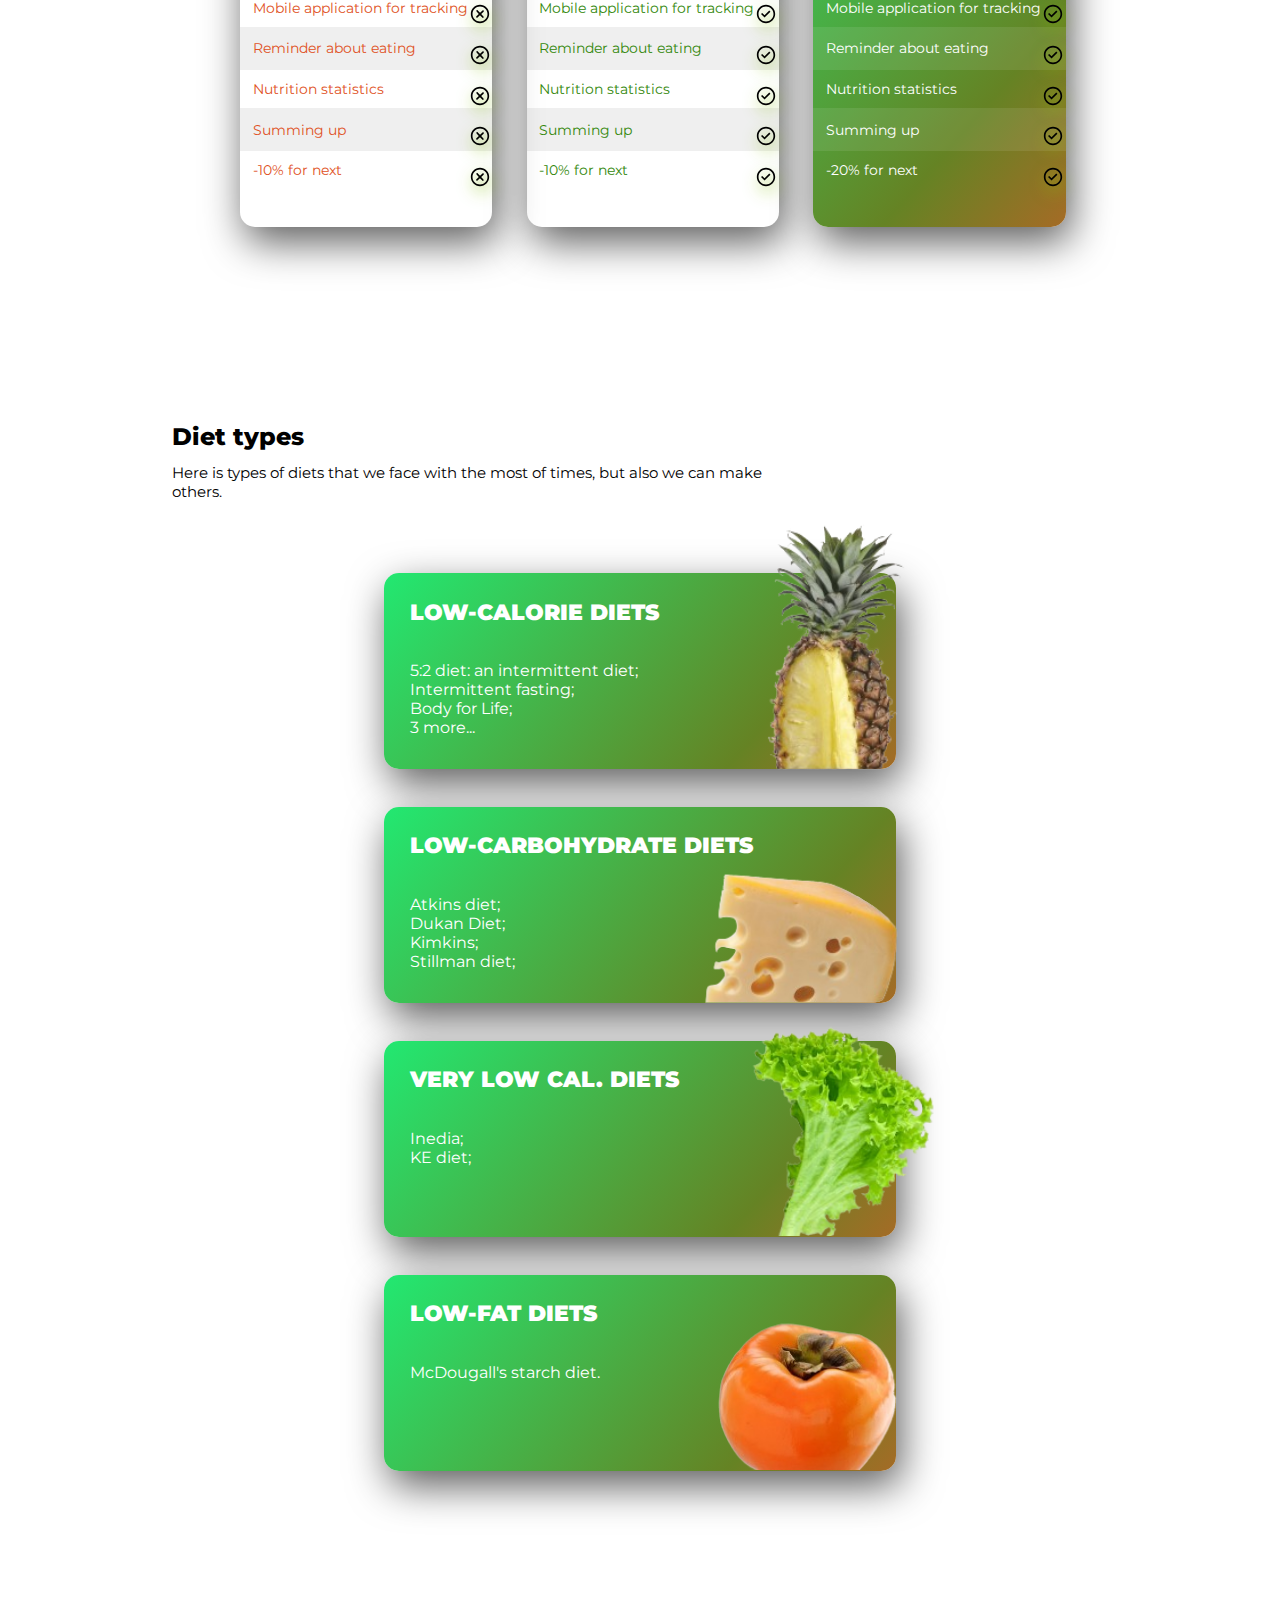
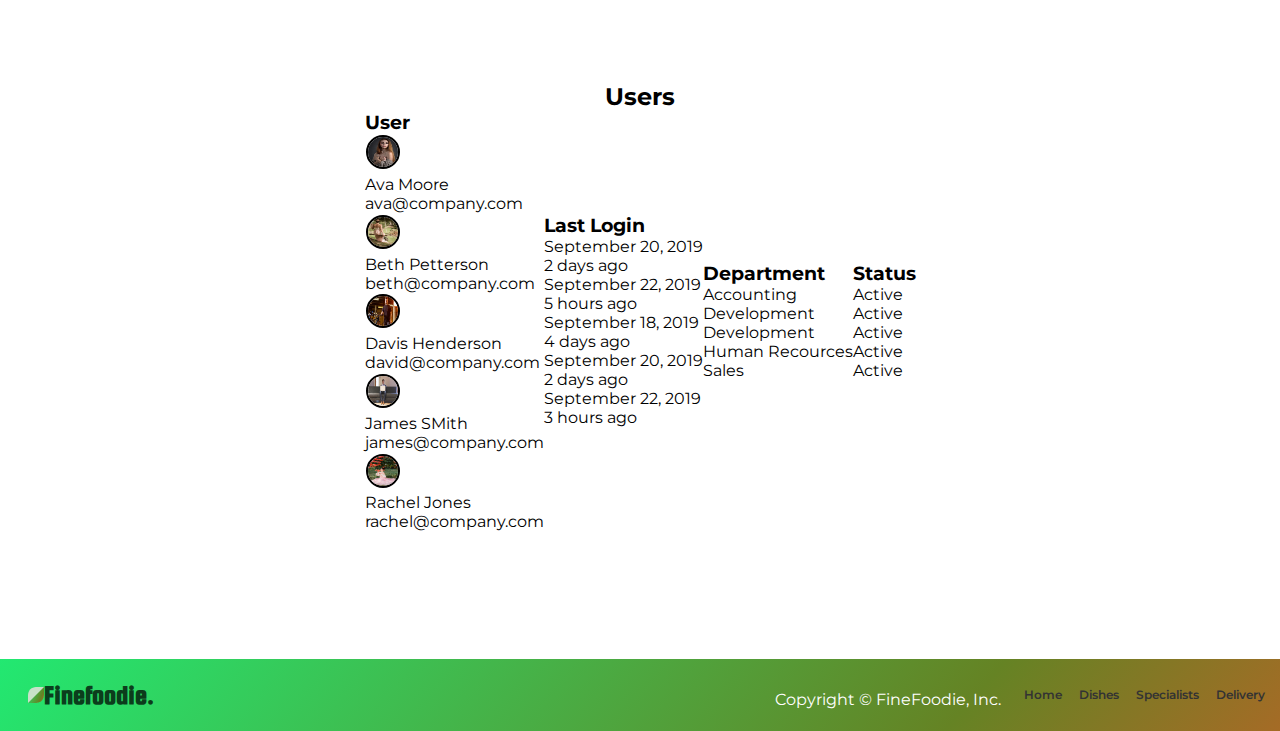
==== commit 2e7f22f8: "footer" ====
--- a/index.html
+++ b/index.html
@@ -257,6 +257,21 @@
             </div>
         </section>
     </main>
-    <footer></footer>
+    <footer>
+        <section class="foot">
+            <div class="logo">
+                <img src="./images/leaf.svg" alt="leaf">
+                <h2>Finefoodie.</h2>
+            </div>
+            <p class="copyright">Copyright © FineFoodie, Inc.</p>
+            <nav class="menu">
+                <a href="#">Home</a>
+                <a href="#">Dishes</a>
+                <a href="#">Specialists</a>
+                <a href="#">Delivery</a>
+                <a href="#">Contacts</a>
+            </nav>
+        </section>
+    </footer>
 </body>
 </html>--- a/index.css
+++ b/index.css
@@ -10,7 +10,7 @@
 }
 .head,
 .menu,
-.hero {
+.hero{
     display: flex;
     justify-content: space-evenly;
 }
@@ -26,7 +26,7 @@
     margin-right: 50%;
     color: rgba(0, 0, 0, 0.723);
 }
-.logo img {
+[alt="Logo"]{
     padding-right: 5%;
 }
 .menu a {
@@ -34,7 +34,7 @@
     color: #333;
     font-size: 12px;
     margin-left: 7%;
-    font-weight: 500;
+    font-weight: 600;
 }
 .hero {
     flex-direction: column;
@@ -44,7 +44,7 @@
 .hero h2 {
     font-size: 48px;
     font-weight: 900;
-    width: 400px;
+    width: 450px;
     text-transform: uppercase;
 }
 .hero p {
@@ -114,12 +114,12 @@
     flex-direction: column;
     margin: 2%;
     border-radius: 15px;
-    box-shadow: 5px 15px 40px #929292b1;
+    box-shadow: 5px 15px 40px #000000a2;
 }
 .plans div{
     height: 560px;
 }
-.year, .diet{
+.year, .diet, footer{
     background: rgb(34, 232, 113);
     background: linear-gradient(131deg, rgba(34, 232, 113, 1) 0%, rgba(101, 131, 36, 1) 75%, rgba(165, 107, 38, 1) 100%);
     color: white;
@@ -157,7 +157,7 @@
     color: #E05124;
 }
 .darker {
-    background-color: rgba(0, 0, 0, 0.089);
+    background-color: rgba(0, 0, 0, 0.064);
 }
 .year .darker {
     background-color: rgba(255, 255, 255, 0.089);
@@ -214,4 +214,34 @@
     width: 60%;
     margin-top: -26.4%;
     margin-left: 50%;
-}+}
+.users{
+    display: flex;
+    align-items: center;
+    flex-direction: column;
+    padding: 10%;
+    min-width: 1000px;
+    max-height: 650px;
+}
+.table{
+    display: flex;
+    align-items: center;
+    flex-direction: row;
+}
+.icon{
+    border-radius: 50%;
+    border: black solid 2px;
+    margin:1%;
+    width: 30px;
+    height: 30px;
+}
+.foot{
+    display: flex;
+    justify-content: space-around;
+    align-items: center;
+    height: 20px;
+    padding: 2%;
+}
+.copyright{
+    max-height: 10px;
+}
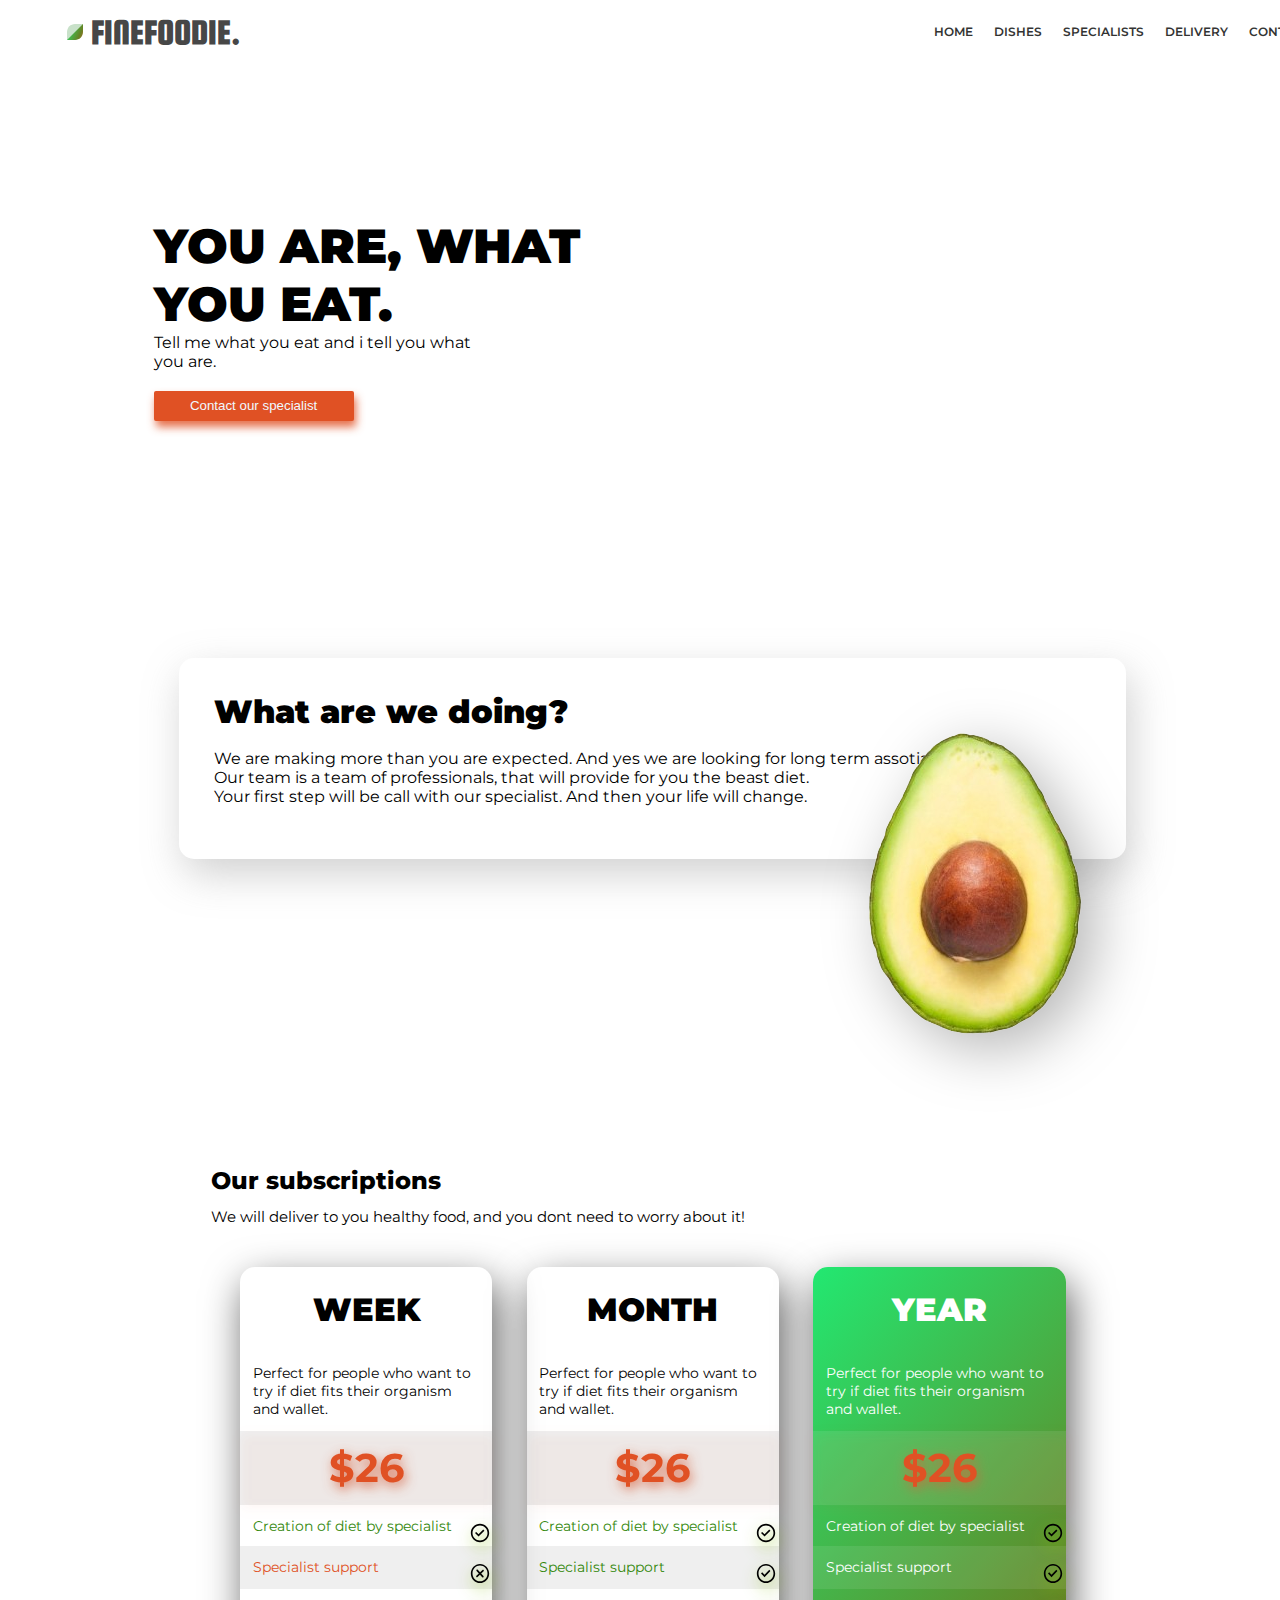
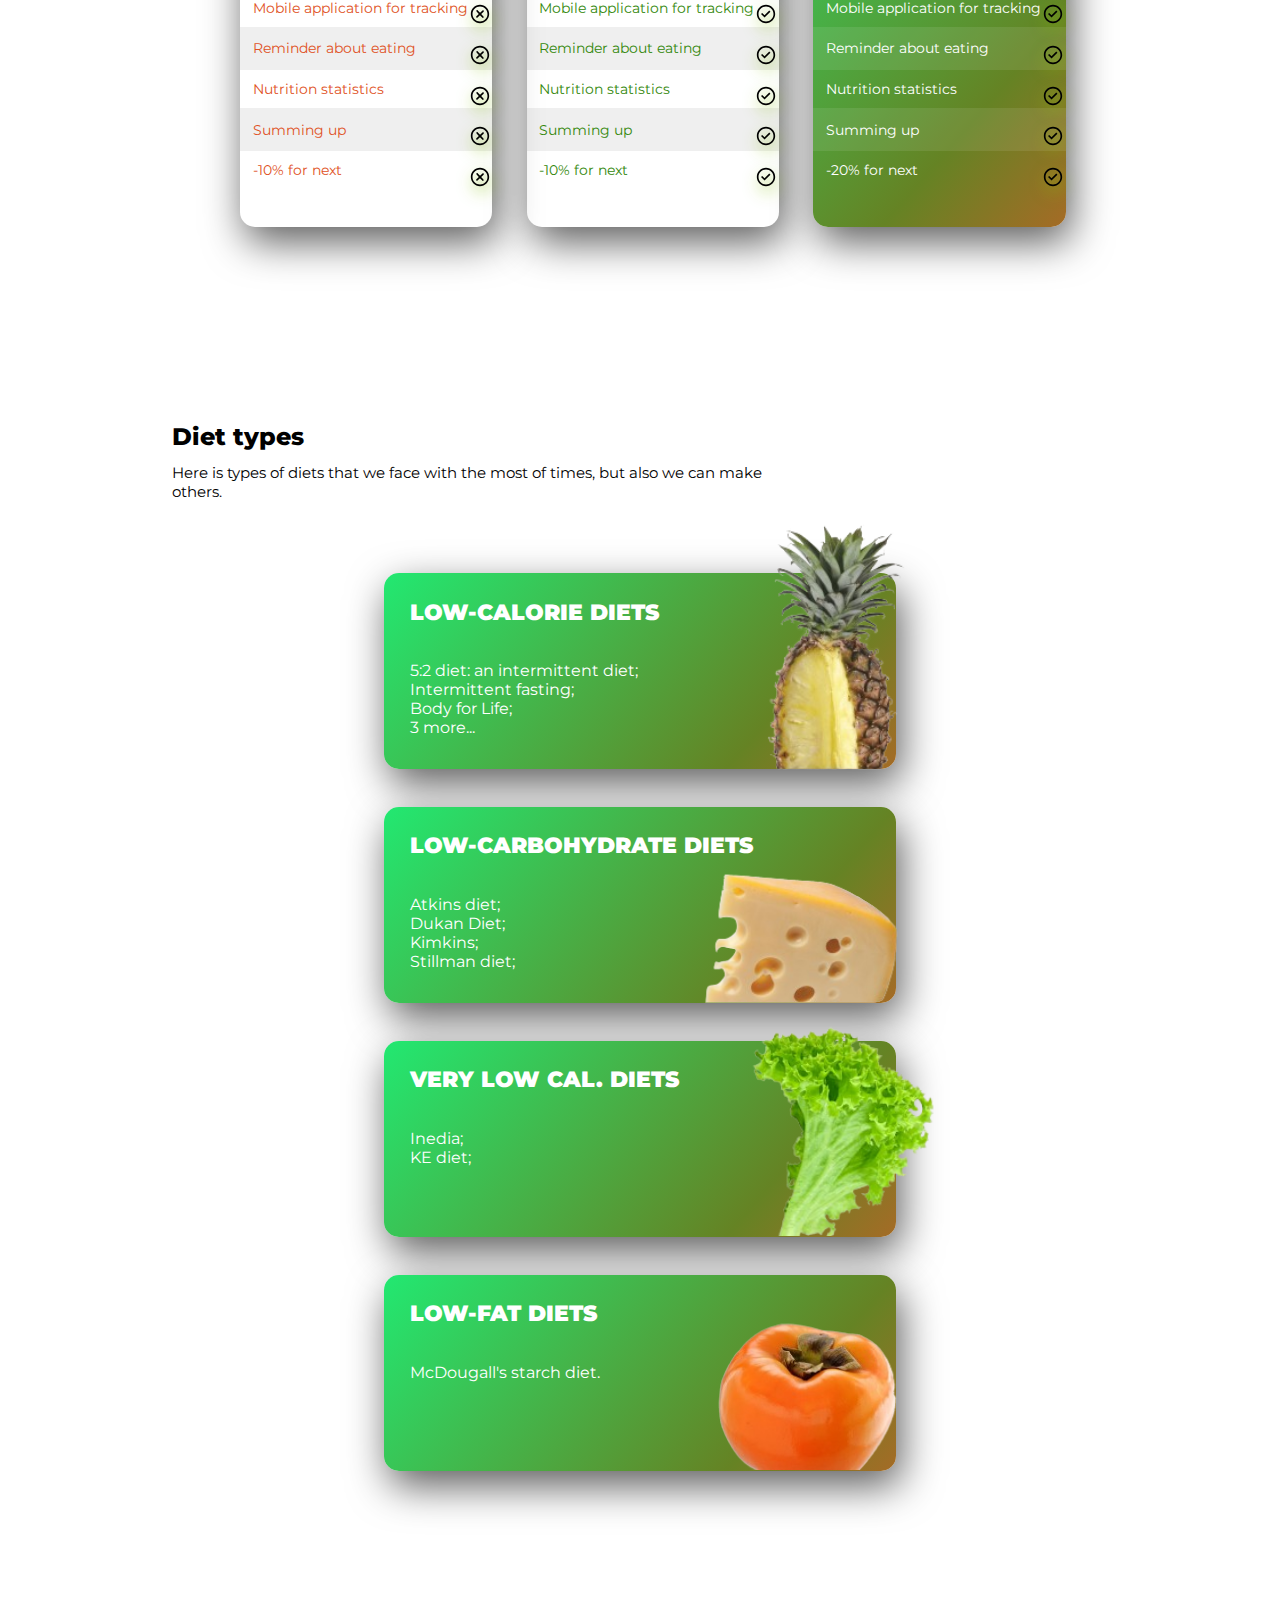
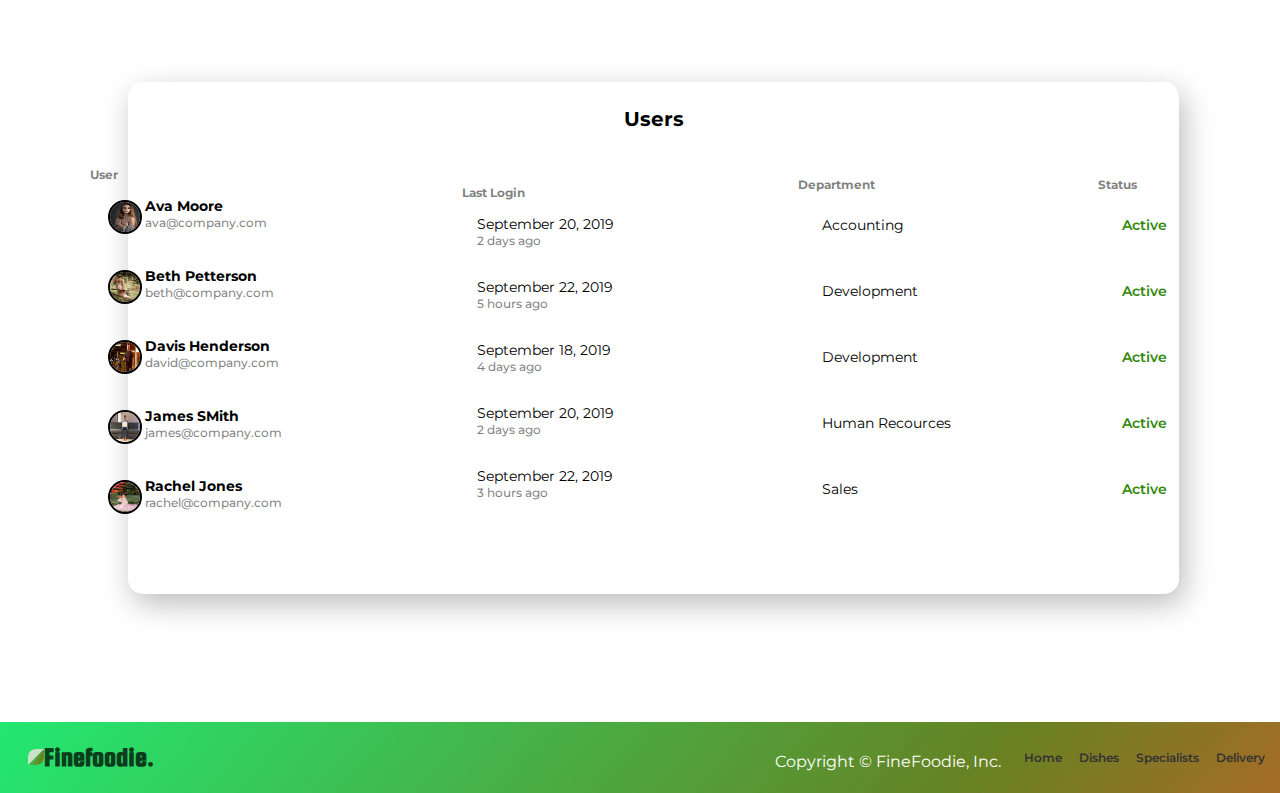
==== commit a5093dcd: "update" ====
--- a/index.html
+++ b/index.html
@@ -165,34 +165,44 @@
             </div>
         </section>
         <section class="users">
-            <h2>Users</h3>
+            <h2>Users</h2>
             <div class="table">
                 <div class="user">
                     <h3>User</h3>
                     <div class="ava">
                         <img src="./images/ava.jpg" alt="ava" class="icon">
-                        <p class="name">Ava Moore</p>
-                        <p class="email">ava@company.com</p>
+                        <div>
+                            <p class="name">Ava Moore</p>
+                            <p class="email">ava@company.com</p>
+                        </div>
                     </div>
                     <div class="beth">
                         <img src="./images/beth.jpg" alt="beth" class="icon">
-                        <p class="name">Beth Petterson</p>
-                        <p class="email">beth@company.com</p>
+                        <div>
+                            <p class="name">Beth Petterson</p>
+                            <p class="email">beth@company.com</p>
+                        </div>
                     </div>
                     <div class="davis">
                         <img src="./images/davis.webp" alt="davis" class="icon">
-                        <p class="name">Davis Henderson</p>
-                        <p class="email">david@company.com</p>
+                        <div>
+                            <p class="name">Davis Henderson</p>
+                            <p class="email">david@company.com</p>
+                        </div>
                     </div>
                     <div class="james">
                         <img src="./images/james.jpg" alt="james" class="icon">
-                        <p class="name">James SMith</p>
-                        <p class="email">james@company.com</p>
+                        <div>
+                            <p class="name">James SMith</p>
+                            <p class="email">james@company.com</p>
+                        </div>
                     </div>
                     <div class="rachel">
                         <img src="./images/rachel.webp" alt="rachel" class="icon">
-                        <p class="name">Rachel Jones</p>
-                        <p class="email">rachel@company.com</p>
+                        <div>
+                            <p class="name">Rachel Jones</p>
+                            <p class="email">rachel@company.com</p>
+                        </div>
                     </div>
                 </div>
                 <div class="login-time">
--- a/index.css
+++ b/index.css
@@ -2,23 +2,27 @@
     margin: 0;
     padding: 0;
 }
+
 body {
     overflow-x: hidden;
     font-family: "Montserrat", sans-serif;
     font-optical-sizing: auto;
     font-style: normal;
 }
+
 .head,
 .menu,
-.hero{
+.hero {
     display: flex;
     justify-content: space-evenly;
 }
+
 .head {
     align-items: center;
     text-transform: uppercase;
     padding: 1%;
 }
+
 .logo {
     display: flex;
     font-family: 'Squada One', sans-serif;
@@ -26,9 +30,11 @@
     margin-right: 50%;
     color: rgba(0, 0, 0, 0.723);
 }
-[alt="Logo"]{
+
+[alt="Logo"] {
     padding-right: 5%;
 }
+
 .menu a {
     text-decoration: none;
     color: #333;
@@ -36,21 +42,25 @@
     margin-left: 7%;
     font-weight: 600;
 }
+
 .hero {
     flex-direction: column;
     align-items: start;
     padding: 12%;
 }
+
 .hero h2 {
     font-size: 48px;
     font-weight: 900;
     width: 450px;
     text-transform: uppercase;
 }
+
 .hero p {
     font-size: 16px;
     width: 33%;
 }
+
 .hero button {
     display: flex;
     justify-content: center;
@@ -64,6 +74,7 @@
     color: aliceblue;
     border-style: none;
 }
+
 .info,
 .subscription {
     display: flex;
@@ -73,35 +84,42 @@
     padding: 2%;
     width: 70%;
 }
+
 .info {
     height: 150px;
     border-radius: 15px;
     box-shadow: 5px 15px 40px #9292926b;
 }
+
 .avocado {
     margin-left: 66%;
     margin-top: -12%;
     filter: drop-shadow(15px 15px 30px rgba(0, 0, 0, 0.29));
 }
+
 .info h3 {
     font-size: 32px;
     font-weight: 900;
     padding: 1%;
 }
+
 .info p {
     font-size: 16px;
     padding: 1%;
 }
+
 .desc h4 {
     font-size: 24px;
     font-weight: 800;
     padding: 1%;
 }
+
 .desc p {
     width: 600px;
     font-size: 15px;
     padding: 1%;
 }
+
 .plans {
     display: flex;
     flex-direction: row;
@@ -109,21 +127,28 @@
     padding: 2%;
     flex-basis: 30%;
 }
-.plans div, .diet{
+
+.plans div,
+.diet {
     display: flex;
     flex-direction: column;
     margin: 2%;
     border-radius: 15px;
     box-shadow: 5px 15px 40px #000000a2;
 }
-.plans div{
+
+.plans div {
     height: 560px;
 }
-.year, .diet, footer{
+
+.year,
+.diet,
+footer {
     background: rgb(34, 232, 113);
     background: linear-gradient(131deg, rgba(34, 232, 113, 1) 0%, rgba(101, 131, 36, 1) 75%, rgba(165, 107, 38, 1) 100%);
     color: white;
 }
+
 .plans h3 {
     text-transform: uppercase;
     font-size: 32px;
@@ -131,10 +156,12 @@
     padding: 9%;
     text-align: center;
 }
+
 .plans p {
     font-size: 14px;
     padding: 5%;
 }
+
 .subscription img {
     align-self: flex-end;
     width: 8%;
@@ -143,6 +170,7 @@
     margin-top: -11%;
     filter: drop-shadow(2px 6px 8px #84bf06e8)
 }
+
 .num {
     text-align: center;
     font-size: 40px !important;
@@ -150,98 +178,189 @@
     color: #E05124;
     filter: drop-shadow(2px 4px 6px #e05024b6);
 }
+
 .green {
     color: #32870A;
 }
+
 .red {
     color: #E05124;
 }
+
 .darker {
     background-color: rgba(0, 0, 0, 0.064);
 }
+
 .year .darker {
     background-color: rgba(255, 255, 255, 0.089);
 }
-.diets{
+
+.diets {
     display: flex;
     align-items: flex-start;
     flex-direction: column;
     padding: 10% 13% 5% 13%;
 }
-.types{
+
+.types {
     display: flex;
     justify-content: space-around;
     align-items: center;
     flex-wrap: wrap;
     padding-top: 5%;
 }
-.diet{
+
+.diet {
     width: 512px;
     height: 196px;
     margin: 2%;
 }
-.diet h3{
+
+.diet h3 {
     text-transform: uppercase;
     font-size: 22px;
     font-weight: 900;
     padding: 5%;
 }
-ul{
+
+ul {
     padding: 2% 0 3% 5%;
 }
-li{
+
+li {
     list-style-type: none;
 }
-.diet img{
+
+.diet img {
     padding: 5%;
 }
-[alt="pineapple"]{
+
+[alt="pineapple"] {
     width: 53%;
     margin-top: -50.7%;
     margin-left: 56%;
 }
+
 [alt="cheese"] {
     width: 70%;
     margin-top: -53%;
     margin-left: 43%;
 }
+
 [alt="salad"] {
     width: 53%;
     margin-top: -43.3%;
     margin-left: 59%;
 }
+
 [alt="tomato"] {
     width: 60%;
     margin-top: -26.4%;
     margin-left: 50%;
 }
-.users{
-    display: flex;
-    align-items: center;
-    flex-direction: column;
-    padding: 10%;
+
+.users {
+    display: flex;
+    align-items: center;
+    flex-direction: column;
+    margin: 10%;
     min-width: 1000px;
     max-height: 650px;
-}
-.table{
+    padding: 2%;
+    border-radius: 15px;
+    box-shadow: 5px 10px 30px #00000044;
+}
+
+.users h2 {
+    font-size: 20px;
+}
+
+.table {
     display: flex;
     align-items: center;
     flex-direction: row;
 }
-.icon{
+
+.table h3 {
+    font-size: 12px;
+    color: rgba(0, 0, 0, 0.5)
+}
+
+.user .ava,
+.user .beth,
+.user .davis,
+.user .james,
+.user .rachel {
+    display: flex;
+    flex-direction: row;
+}
+
+.ava,
+.beth,
+.davis,
+.james,
+.rachel {
+    padding: 5%;
+    width: 300px;
+}
+
+.user,
+.login-time {
+    margin: 3%;
+}
+
+.department .ava,
+.department .beth,
+.department .davis,
+.department .james,
+.department .rachel,
+.status .ava,
+.status .beth,
+.status .davis,
+.status .james,
+.status .rachel {
+    padding: 8%;
+}
+
+.icon {
     border-radius: 50%;
     border: black solid 2px;
-    margin:1%;
+    margin: 1%;
     width: 30px;
     height: 30px;
 }
-.foot{
+
+.name {
+    font-size: 14px;
+    font-weight: 700;
+}
+
+.email,
+.ago {
+    font-size: 12px;
+    font-weight: 500;
+    color: rgba(0, 0, 0, 0.5);
+}
+
+.date,
+.department,
+.status {
+    font-size: 14px;
+}
+
+.foot {
     display: flex;
     justify-content: space-around;
     align-items: center;
     height: 20px;
     padding: 2%;
 }
-.copyright{
+
+.copyright {
     max-height: 10px;
 }
+
+.status {
+    color: #32870A;
+    font-weight: 600;
+}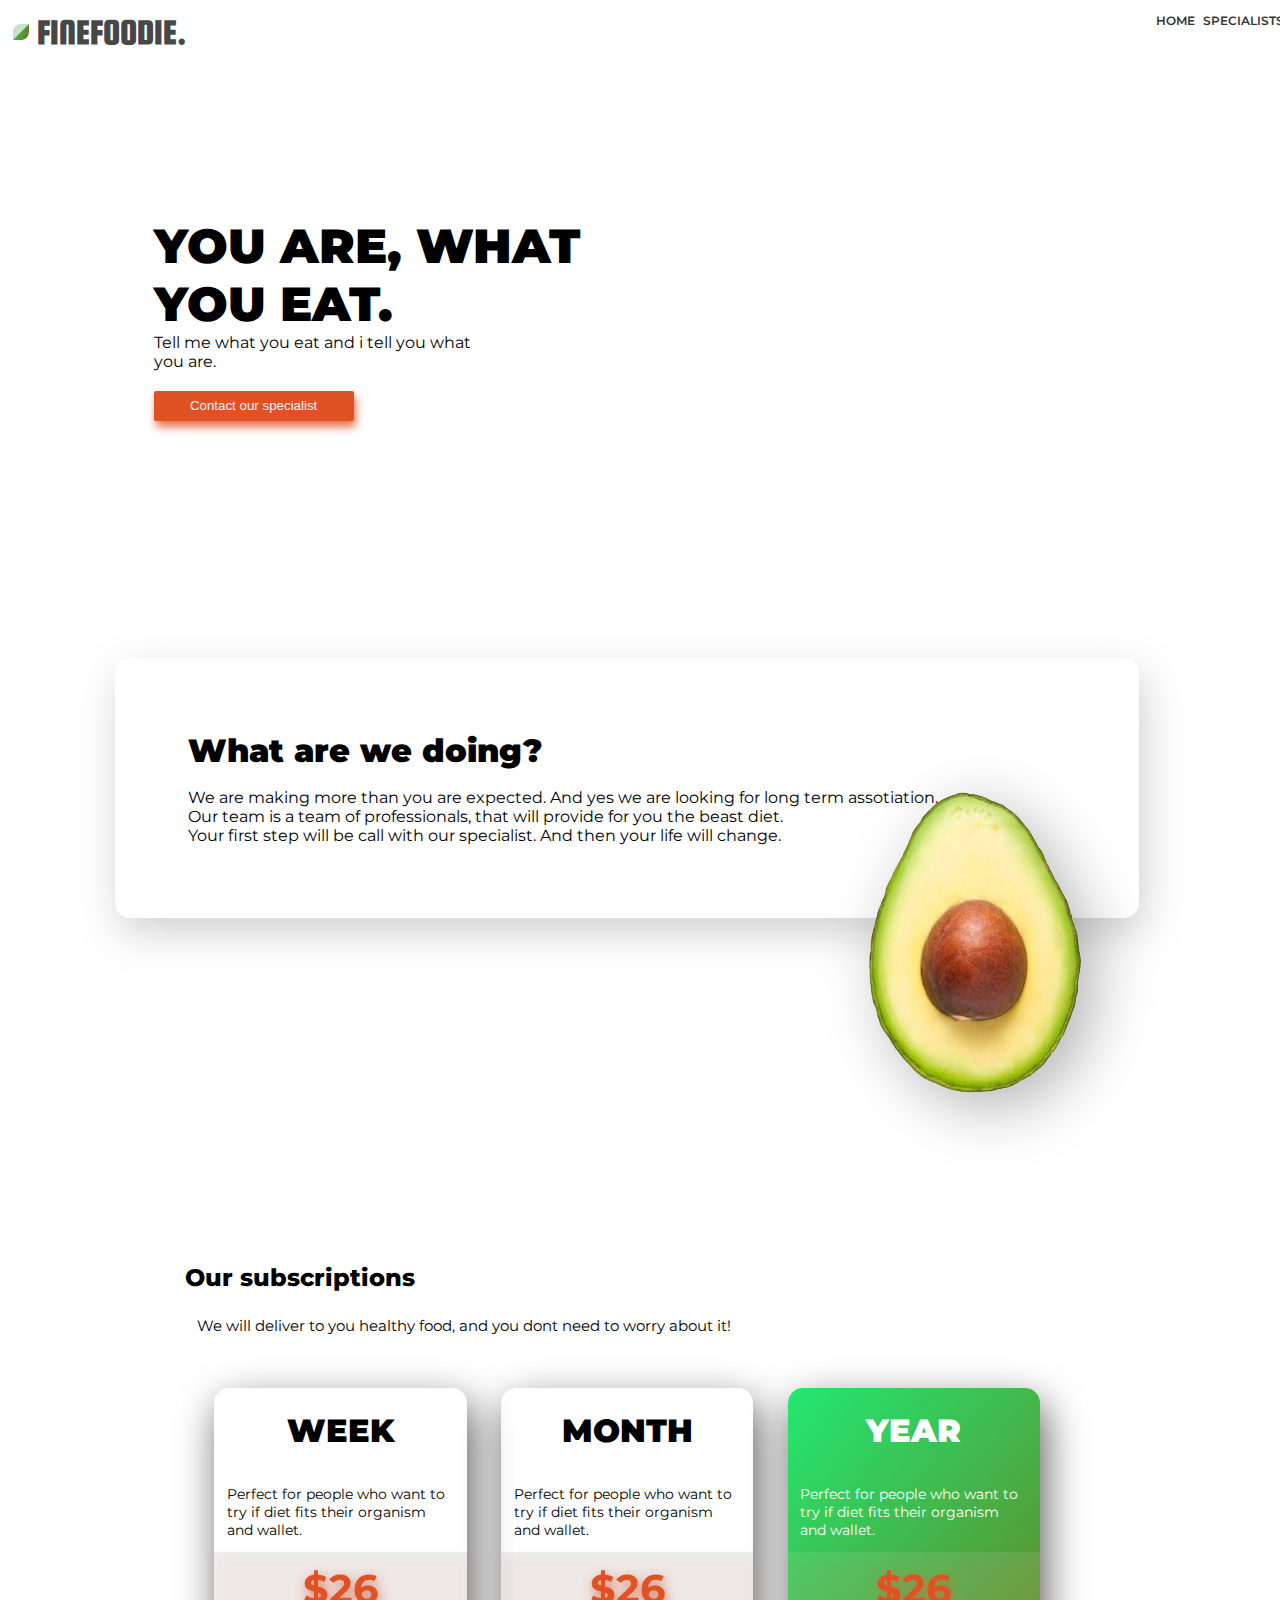
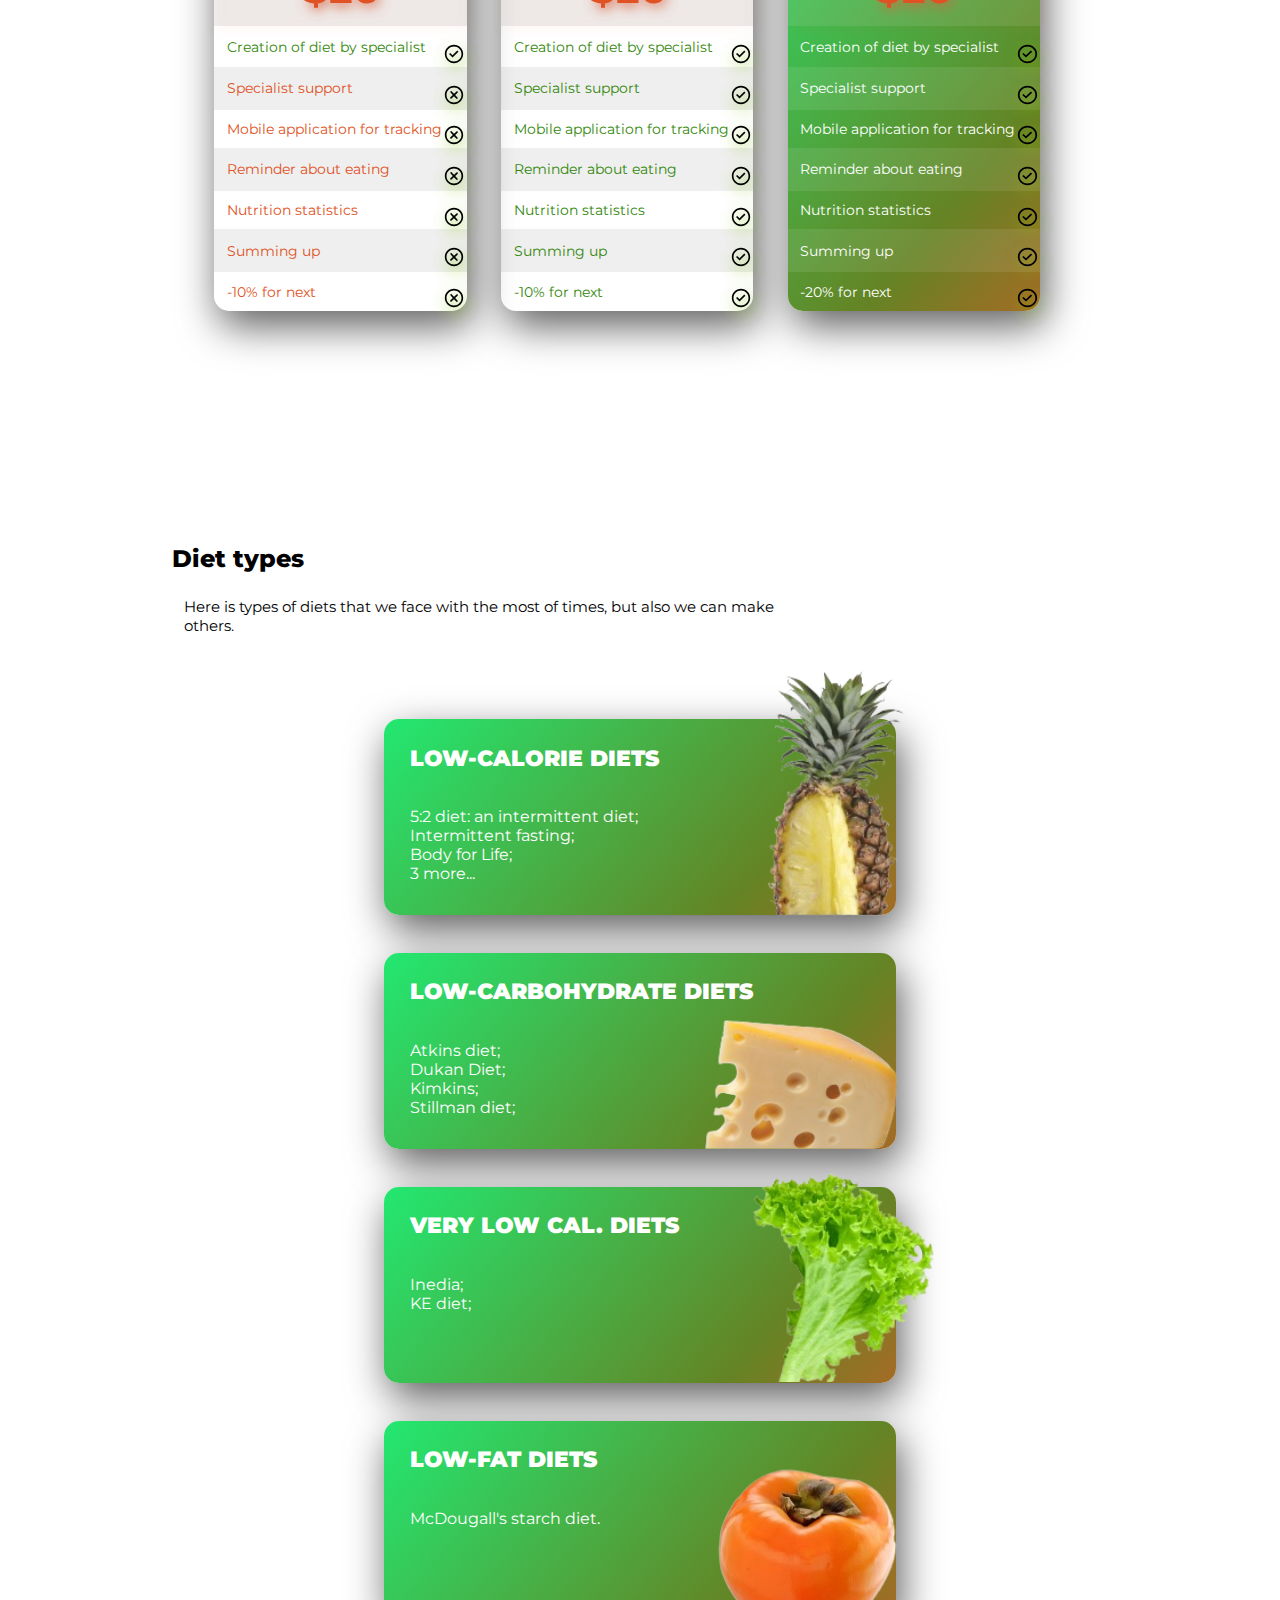
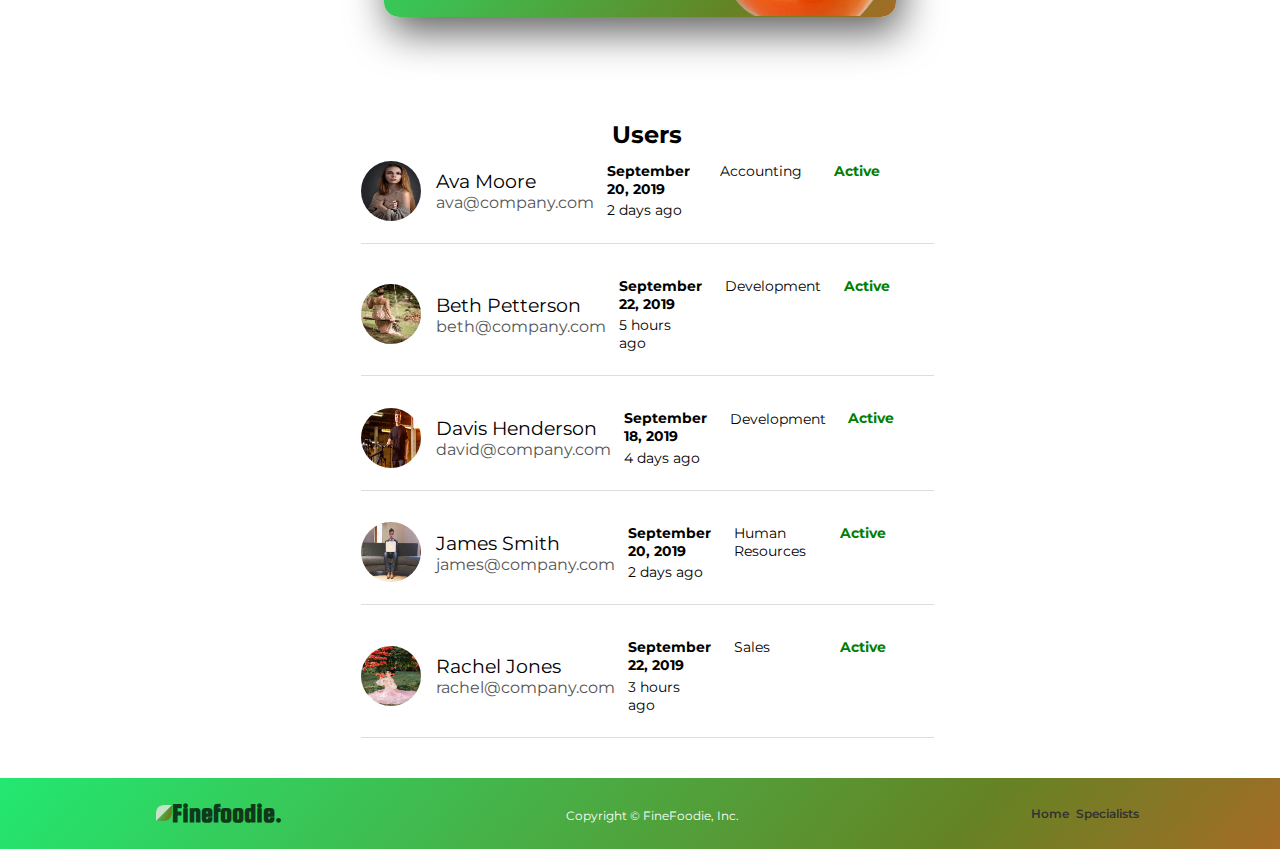
==== commit 64df511f: "updated footer & users table" ====
--- a/index.html
+++ b/index.html
@@ -36,10 +36,7 @@
             </div>
             <nav class="menu">
                 <a href="#">Home</a>
-                <a href="#">Dishes</a>
                 <a href="#">Specialists</a>
-                <a href="#">Delivery</a>
-                <a href="#">Contacts</a>
             </nav>
         </section>
         <section class="hero">
@@ -166,105 +163,7 @@
         </section>
         <section class="users">
             <h2>Users</h2>
-            <div class="table">
-                <div class="user">
-                    <h3>User</h3>
-                    <div class="ava">
-                        <img src="./images/ava.jpg" alt="ava" class="icon">
-                        <div>
-                            <p class="name">Ava Moore</p>
-                            <p class="email">ava@company.com</p>
-                        </div>
-                    </div>
-                    <div class="beth">
-                        <img src="./images/beth.jpg" alt="beth" class="icon">
-                        <div>
-                            <p class="name">Beth Petterson</p>
-                            <p class="email">beth@company.com</p>
-                        </div>
-                    </div>
-                    <div class="davis">
-                        <img src="./images/davis.webp" alt="davis" class="icon">
-                        <div>
-                            <p class="name">Davis Henderson</p>
-                            <p class="email">david@company.com</p>
-                        </div>
-                    </div>
-                    <div class="james">
-                        <img src="./images/james.jpg" alt="james" class="icon">
-                        <div>
-                            <p class="name">James SMith</p>
-                            <p class="email">james@company.com</p>
-                        </div>
-                    </div>
-                    <div class="rachel">
-                        <img src="./images/rachel.webp" alt="rachel" class="icon">
-                        <div>
-                            <p class="name">Rachel Jones</p>
-                            <p class="email">rachel@company.com</p>
-                        </div>
-                    </div>
-                </div>
-                <div class="login-time">
-                    <h3>Last Login</h3>
-                    <div class="ava">
-                        <p class="date">September 20, 2019</p>
-                        <p class="ago">2 days ago</p>
-                    </div>
-                    <div class="beth">
-                        <p class="date">September 22, 2019</p>
-                        <p class="ago">5 hours ago</p>
-                    </div>
-                    <div class="davis">
-                        <p class="date">September 18, 2019</p>
-                        <p class="ago">4 days ago</p>
-                    </div>
-                    <div class="james">
-                        <p class="date">September 20, 2019</p>
-                        <p class="ago">2 days ago</p>
-                    </div>
-                    <div class="rachel">
-                        <p class="date">September 22, 2019</p>
-                        <p class="ago">3 hours ago</p>
-                    </div>
-                </div>
-                <div class="department">
-                    <h3>Department</h3>
-                    <div class="ava">
-                        <p>Accounting</p>
-                    </div>
-                    <div class="beth">
-                        <p>Development</p>
-                    </div>
-                    <div class="davis">
-                        <p>Development</p>
-                    </div>
-                    <div class="james">
-                        <p>Human Recources</p>
-                    </div>
-                    <div class="rachel">
-                        <p>Sales</p>
-                    </div>
-                </div>
-                <div class="status">
-                    <h3>Status</h3>
-                    <div class="ava">
-                        <p>Active</p>
-                    </div>
-                    <div class="beth">
-                        <p>Active</p>
-                    </div>
-                    <div class="davis">
-                        <p>Active</p>
-                    </div>
-                    <div class="james">
-                        <p>Active</p>
-                    </div>
-                    <div class="rachel">
-                        <p>Active</p>
-                    </div>
-                </div>
-            </div>
+            <div class="table" id="usersTable"><!-- User data will be populated here by JavaScript --></div>
         </section>
     </main>
     <footer>
@@ -276,12 +175,10 @@
             <p class="copyright">Copyright © FineFoodie, Inc.</p>
             <nav class="menu">
                 <a href="#">Home</a>
-                <a href="#">Dishes</a>
                 <a href="#">Specialists</a>
-                <a href="#">Delivery</a>
-                <a href="#">Contacts</a>
             </nav>
         </section>
     </footer>
+    <script src="./index.js"></script>
 </body>
 </html>--- a/index.css
+++ b/index.css
@@ -14,11 +14,10 @@
 .menu,
 .hero {
     display: flex;
-    justify-content: space-evenly;
+    justify-content: space-between;
 }
 
 .head {
-    align-items: center;
     text-transform: uppercase;
     padding: 1%;
 }
@@ -27,7 +26,6 @@
     display: flex;
     font-family: 'Squada One', sans-serif;
     font-size: 18px;
-    margin-right: 50%;
     color: rgba(0, 0, 0, 0.723);
 }
 
@@ -80,13 +78,13 @@
     display: flex;
     flex-direction: column;
     align-items: start;
-    margin: 5% 0 0 14%;
-    padding: 2%;
+    margin: 5% 5% 0 9%;
+    padding: 5%;
     width: 70%;
 }
 
 .info {
-    height: 150px;
+    height: fit-content;
     border-radius: 15px;
     box-shadow: 5px 15px 40px #9292926b;
 }
@@ -117,15 +115,14 @@
 .desc p {
     width: 600px;
     font-size: 15px;
-    padding: 1%;
+    padding: 3%;
 }
 
 .plans {
     display: flex;
-    flex-direction: row;
     align-items: start;
     padding: 2%;
-    flex-basis: 30%;
+    width: fit-content;
 }
 
 .plans div,
@@ -138,7 +135,7 @@
 }
 
 .plans div {
-    height: 560px;
+    height: fit-content;
 }
 
 .year,
@@ -261,91 +258,73 @@
 
 .users {
     display: flex;
+    flex-direction: column;
     align-items: center;
-    flex-direction: column;
-    margin: 10%;
-    min-width: 1000px;
-    max-height: 650px;
-    padding: 2%;
-    border-radius: 15px;
-    box-shadow: 5px 10px 30px #00000044;
-}
-
-.users h2 {
-    font-size: 20px;
-}
-
-.table {
+    width: 90%;
+    padding: 20px;
+    margin: 0 4% 0;
+}
+
+.user {
+    display: flex;
+    flex-wrap: wrap;
+    margin-bottom: 20px;
+    border-bottom: 1px solid #ddd;
+    padding-bottom: 10px;
+}
+
+.avatar {
     display: flex;
     align-items: center;
-    flex-direction: row;
-}
-
-.table h3 {
-    font-size: 12px;
-    color: rgba(0, 0, 0, 0.5)
-}
-
-.user .ava,
-.user .beth,
-.user .davis,
-.user .james,
-.user .rachel {
-    display: flex;
-    flex-direction: row;
-}
-
-.ava,
-.beth,
-.davis,
-.james,
-.rachel {
-    padding: 5%;
-    width: 300px;
-}
-
-.user,
-.login-time {
-    margin: 3%;
-}
-
-.department .ava,
-.department .beth,
-.department .davis,
-.department .james,
-.department .rachel,
-.status .ava,
-.status .beth,
-.status .davis,
-.status .james,
-.status .rachel {
-    padding: 8%;
-}
-
-.icon {
+    flex: 1;
+}
+
+.avatar .icon {
     border-radius: 50%;
-    border: black solid 2px;
-    margin: 1%;
-    width: 30px;
-    height: 30px;
+    width: 60px;
+    height: 60px;
+    margin-right: 15px;
 }
 
 .name {
-    font-size: 14px;
-    font-weight: 700;
-}
-
-.email,
-.ago {
-    font-size: 12px;
-    font-weight: 500;
-    color: rgba(0, 0, 0, 0.5);
-}
-
-.date,
+    font-size: 1.2rem;
+    margin: 0;
+}
+
+.email {
+    color: #555;
+    margin: 0;
+}
+
+.last-login,
 .department,
 .status {
-    font-size: 14px;
+    flex: 1;
+    padding: 2%;
+    margin: 0;
+}
+
+.last-login .date,
+.last-login .ago,
+.department p,
+.status p {
+    margin: 0;
+    padding: 2%;
+    font-size: 0.9rem;
+}
+
+.last-login .date {
+    font-weight: bold;
+}
+
+.status p {
+    color: green;
+    font-weight: bold;
+}
+
+.copyright {
+    max-height: 10px;
+    padding: 2%;
 }
 
 .foot {
@@ -356,11 +335,187 @@
     padding: 2%;
 }
 
+.footer-links {
+    margin-bottom: 1em;
+}
+
+.footer-links nav {
+    display: flex;
+    flex-direction: column;
+}
+
 .copyright {
-    max-height: 10px;
-}
-
-.status {
-    color: #32870A;
-    font-weight: 600;
+    font-size: 12px;
+}
+
+@media (max-width: 1200px) {
+    .head {
+        padding: 2%;
+    }
+
+    .menu a {
+        font-size: 14px;
+        margin-left: 5%;
+    }
+
+    .hero {
+        padding: 8%;
+    }
+
+    .hero h2 {
+        font-size: 36px;
+        width: 100%;
+    }
+
+    .hero p {
+        font-size: 14px;
+        width: 100%;
+    }
+
+    .info,
+    .subscription {
+        margin: 5% 0;
+        width: 85%;
+    }
+
+    .info  h3,
+    .infop {
+        font-size: 20px;
+    }
+
+    .desc h4 {
+        font-size: 20px;
+    }
+
+    .desc p {
+        width: 100%;
+        font-size: 14px;
+    }
+
+    .plans {
+        flex-direction: column;
+        align-items: center;
+    }
+
+    .plans div{
+        width: 100%;
+        margin: 10px 0;
+    }
+
+    .num {
+        font-size: 32px !important;
+    }
+
+    .users {
+        padding: 10px;
+    }
+
+    .user {
+        flex-direction: column;
+        align-items: flex-start;
+    }
+
+    .avatar {
+        margin-bottom: 10px;
+    }
+
+    .avatar .icon {
+        width: 50px;
+        height: 50px;
+        margin-right: 10px;
+    }
+
+    .footer-links nav {
+        flex-direction: column;
+    }
+
+    .foot {
+        flex-direction: column;
+        height: auto;
+    }
+
+    .copyright {
+        font-size: 10px;
+    }
+}
+
+@media (max-width: 768px) {
+    .head {
+        padding: 5%;
+    }
+
+    .menu a {
+        font-size: 16px;
+        margin-left: 2%;
+    }
+
+    .hero {
+        padding: 5%;
+    }
+
+    .hero h2 {
+        font-size: 28px;
+    }
+
+    .hero p {
+        font-size: 12px;
+    }
+
+    .info,
+    .subscription {
+        margin: 5% 0;
+        width: 100%;
+    }
+
+    .info h3,
+    .info p {
+        font-size: 16px;
+    }
+
+    .desc h4 {
+        font-size: 18px;
+    }
+
+    .desc p {
+        font-size: 12px;
+    }
+
+    .plans {
+        flex-direction: column;
+        align-items: center;
+    }
+
+    .plans div{
+        width: 100%;
+    }
+
+    .num {
+        font-size: 28px !important;
+    }
+
+    .users {
+        padding: 5px;
+    }
+
+    .user {
+        flex-direction: column;
+    }
+
+    .avatar .icon {
+        width: 40px;
+        height: 40px;
+    }
+
+    .footer-links nav {
+        flex-direction: column;
+    }
+
+    .foot {
+        flex-direction: column;
+        height: auto;
+    }
+
+    .copyright {
+        font-size: 8px;
+    }
 }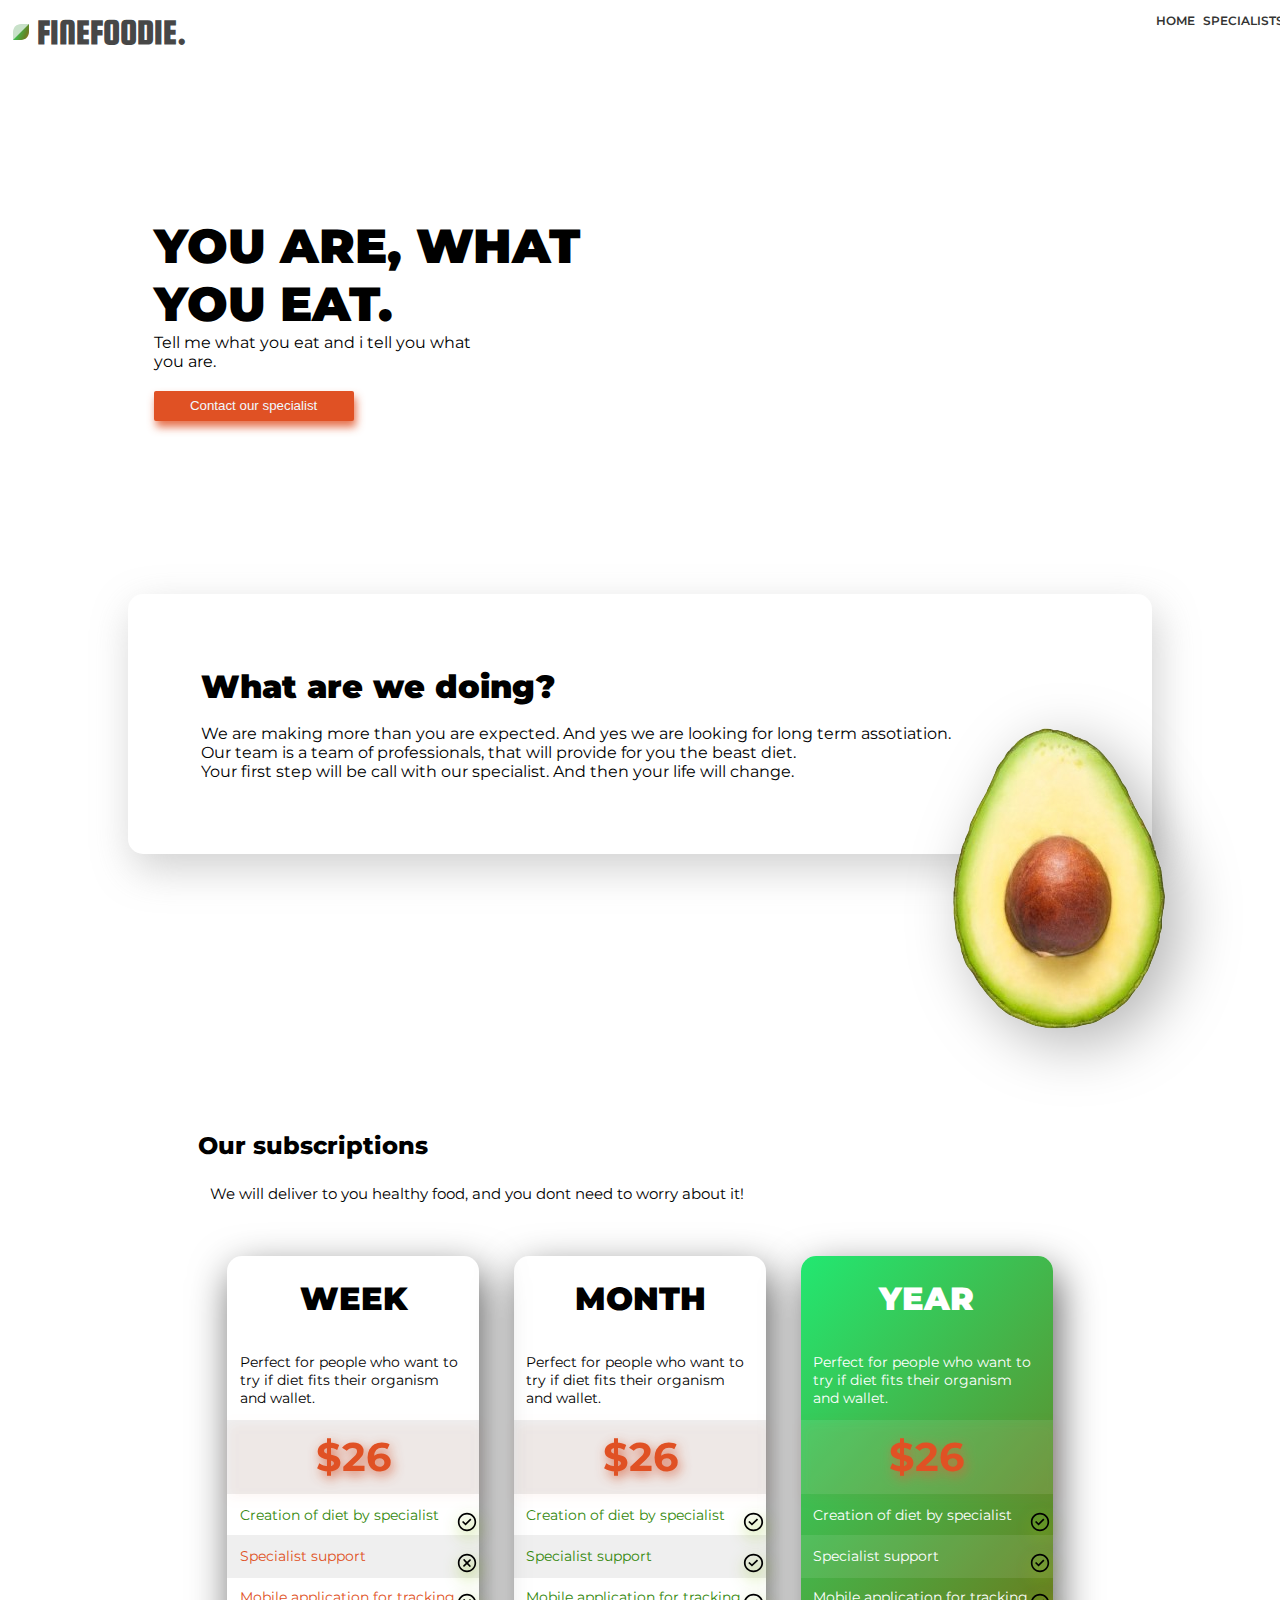
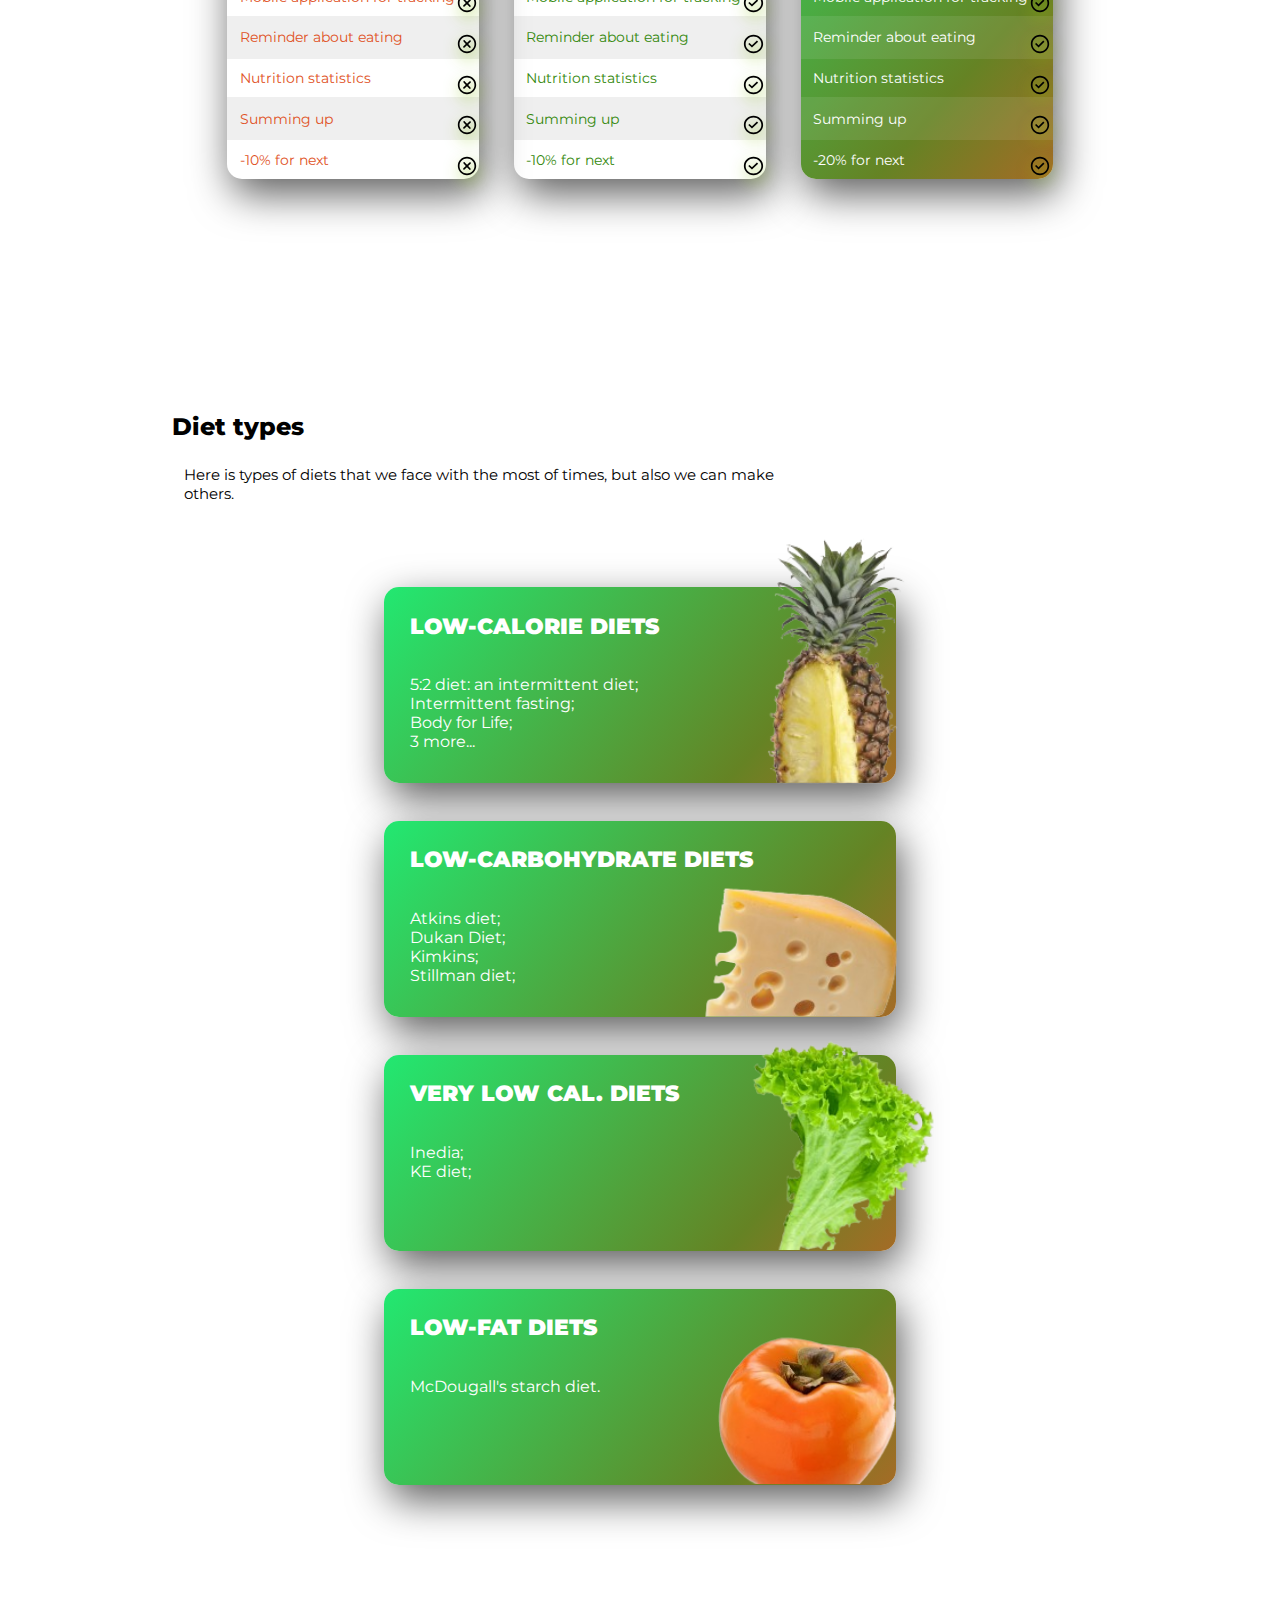
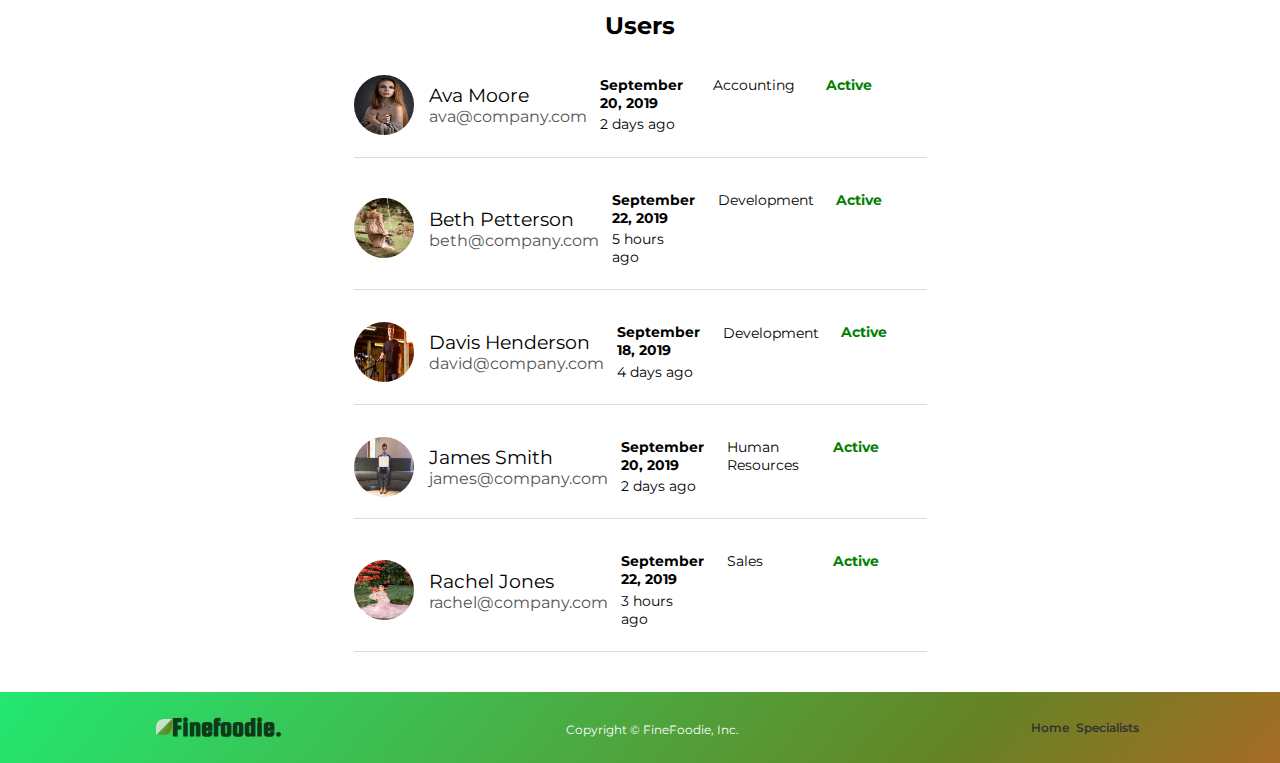
==== commit 73f68627: "Added specialists page and fixed responsiveness" ====
--- a/index.html
+++ b/index.html
@@ -4,22 +4,19 @@
     <meta charset="UTF-8">
     <meta name="viewport" content="width=device-width, initial-scale=1.0">
     <title>Amplifoodie</title>
-    <link rel="apple-touch-icon" sizes="57x57" href="./favicon/apple-icon-57x57.png">
-    <link rel="apple-touch-icon" sizes="60x60" href="./favicon/apple-icon-60x60.png">
-    <link rel="apple-touch-icon" sizes="72x72" href="./favicon/apple-icon-72x72.png">
-    <link rel="apple-touch-icon" sizes="76x76" href="./favicon/apple-icon-76x76.png">
-    <link rel="apple-touch-icon" sizes="114x114" href="./favicon/apple-icon-114x114.png">
-    <link rel="apple-touch-icon" sizes="120x120" href="./favicon/apple-icon-120x120.png">
-    <link rel="apple-touch-icon" sizes="144x144" href="./favicon/apple-icon-144x144.png">
-    <link rel="apple-touch-icon" sizes="152x152" href="./favicon/apple-icon-152x152.png">
-    <link rel="apple-touch-icon" sizes="180x180" href="./favicon/apple-icon-180x180.png">
-    <link rel="icon" type="image/png" sizes="192x192" href="./favicon/android-icon-192x192.png">
-    <link rel="icon" type="image/png" sizes="32x32" href="./favicon/favicon-32x32.png">
-    <link rel="icon" type="image/png" sizes="96x96" href="./favicon/favicon-96x96.png">
-    <link rel="icon" type="image/png" sizes="16x16" href="./favicon/favicon-16x16.png">
-    <link rel="manifest" href="./favicon/manifest.json">
-    <meta name="msapplication-TileColor" content="#ffffff">
-    <meta name="msapplication-TileImage" content="./favicon/ms-icon-144x144.png">
+    <link rel="apple-touch-icon" sizes="57x57" href="./faviconleaf.ico/apple-icon-57x57.png">
+    <link rel="apple-touch-icon" sizes="60x60" href="./faviconleaf.ico/apple-icon-60x60.png">
+    <link rel="apple-touch-icon" sizes="72x72" href="./faviconleaf.ico/apple-icon-72x72.png">
+    <link rel="apple-touch-icon" sizes="76x76" href="./faviconleaf.ico/apple-icon-76x76.png">
+    <link rel="apple-touch-icon" sizes="114x114" href="./faviconleaf.ico/apple-icon-114x114.png">
+    <link rel="apple-touch-icon" sizes="120x120" href="./faviconleaf.ico/apple-icon-120x120.png">
+    <link rel="apple-touch-icon" sizes="144x144" href="./faviconleaf.ico/apple-icon-144x144.png">
+    <link rel="apple-touch-icon" sizes="152x152" href="./faviconleaf.ico/apple-icon-152x152.png">
+    <link rel="apple-touch-icon" sizes="180x180" href="./faviconleaf.ico/apple-icon-180x180.png">
+    <link rel="icon" type="image/png" sizes="192x192" href="./faviconleaf.ico/android-icon-192x192.png">
+    <link rel="icon" type="image/png" sizes="32x32" href="./faviconleaf.ico/favicon-32x32.png">
+    <link rel="icon" type="image/png" sizes="96x96" href="./faviconleaf.ico/favicon-96x96.png">
+    <link rel="icon" type="image/png" sizes="16x16" href="./faviconleaf.ico/favicon-16x16.png">
     <meta name="theme-color" content="#ffffff">
     <link href='https://fonts.googleapis.com/css?family=Squada One' rel='stylesheet'>
     <link rel="preconnect" href="https://fonts.googleapis.com">
@@ -35,8 +32,8 @@
                 <h1>Finefoodie.</h1>
             </div>
             <nav class="menu">
-                <a href="#">Home</a>
-                <a href="#">Specialists</a>
+                <a href="./">Home</a>
+                <a href="./specialists.html">Specialists</a>
             </nav>
         </section>
         <section class="hero">
@@ -174,8 +171,8 @@
             </div>
             <p class="copyright">Copyright © FineFoodie, Inc.</p>
             <nav class="menu">
-                <a href="#">Home</a>
-                <a href="#">Specialists</a>
+                <a href="./index.html">Home</a>
+                <a href="./specialists.html">Specialists</a>
             </nav>
         </section>
     </footer>
--- a/index.css
+++ b/index.css
@@ -8,6 +8,13 @@
     font-family: "Montserrat", sans-serif;
     font-optical-sizing: auto;
     font-style: normal;
+}
+
+main{
+    display: flex;
+    flex-direction: column;
+    justify-content: space-around;
+    align-items: center;
 }
 
 .head,
@@ -78,7 +85,6 @@
     display: flex;
     flex-direction: column;
     align-items: start;
-    margin: 5% 5% 0 9%;
     padding: 5%;
     width: 70%;
 }
@@ -256,6 +262,10 @@
     margin-left: 50%;
 }
 
+.users h2 {
+    padding: 2%;
+}
+
 .users {
     display: flex;
     flex-direction: column;
@@ -333,6 +343,8 @@
     align-items: center;
     height: 20px;
     padding: 2%;
+    right: 0;
+    bottom: 0;
 }
 
 .footer-links {
@@ -379,7 +391,7 @@
     }
 
     .info  h3,
-    .infop {
+    .info p {
         font-size: 20px;
     }
 
@@ -393,13 +405,13 @@
     }
 
     .plans {
-        flex-direction: column;
         align-items: center;
+        flex-wrap: nowrap;
     }
 
     .plans div{
-        width: 100%;
-        margin: 10px 0;
+        width: 90%;
+        margin: 2% 2%;
     }
 
     .num {
@@ -441,12 +453,17 @@
 
 @media (max-width: 768px) {
     .head {
-        padding: 5%;
+        padding: 4%;
+        width: 92%;
     }
 
     .menu a {
         font-size: 16px;
         margin-left: 2%;
+    }
+
+    .avocado{
+        width: 30%;
     }
 
     .hero {
@@ -467,6 +484,10 @@
         width: 100%;
     }
 
+    .info{
+        width:fit-content;
+        margin: 2%;
+    }
     .info h3,
     .info p {
         font-size: 16px;
@@ -483,27 +504,31 @@
     .plans {
         flex-direction: column;
         align-items: center;
+        margin: 3%;
+        width: 80%;
     }
 
     .plans div{
         width: 100%;
     }
 
+    .plans h3{
+        font-size: 22px;
+    }
+
     .num {
-        font-size: 28px !important;
-    }
-
-    .users {
-        padding: 5px;
-    }
-
-    .user {
-        flex-direction: column;
-    }
-
-    .avatar .icon {
-        width: 40px;
-        height: 40px;
+        font-size: 24px !important;
+    }
+
+    .diet{
+        width: 98%;
+    }
+
+    [alt="pineapple"],
+    [alt="cheese"],
+    [alt="salad"],
+    [alt="tomato"] {
+        display: none;
     }
 
     .footer-links nav {
@@ -513,6 +538,7 @@
     .foot {
         flex-direction: column;
         height: auto;
+        width: 100%;
     }
 
     .copyright {
